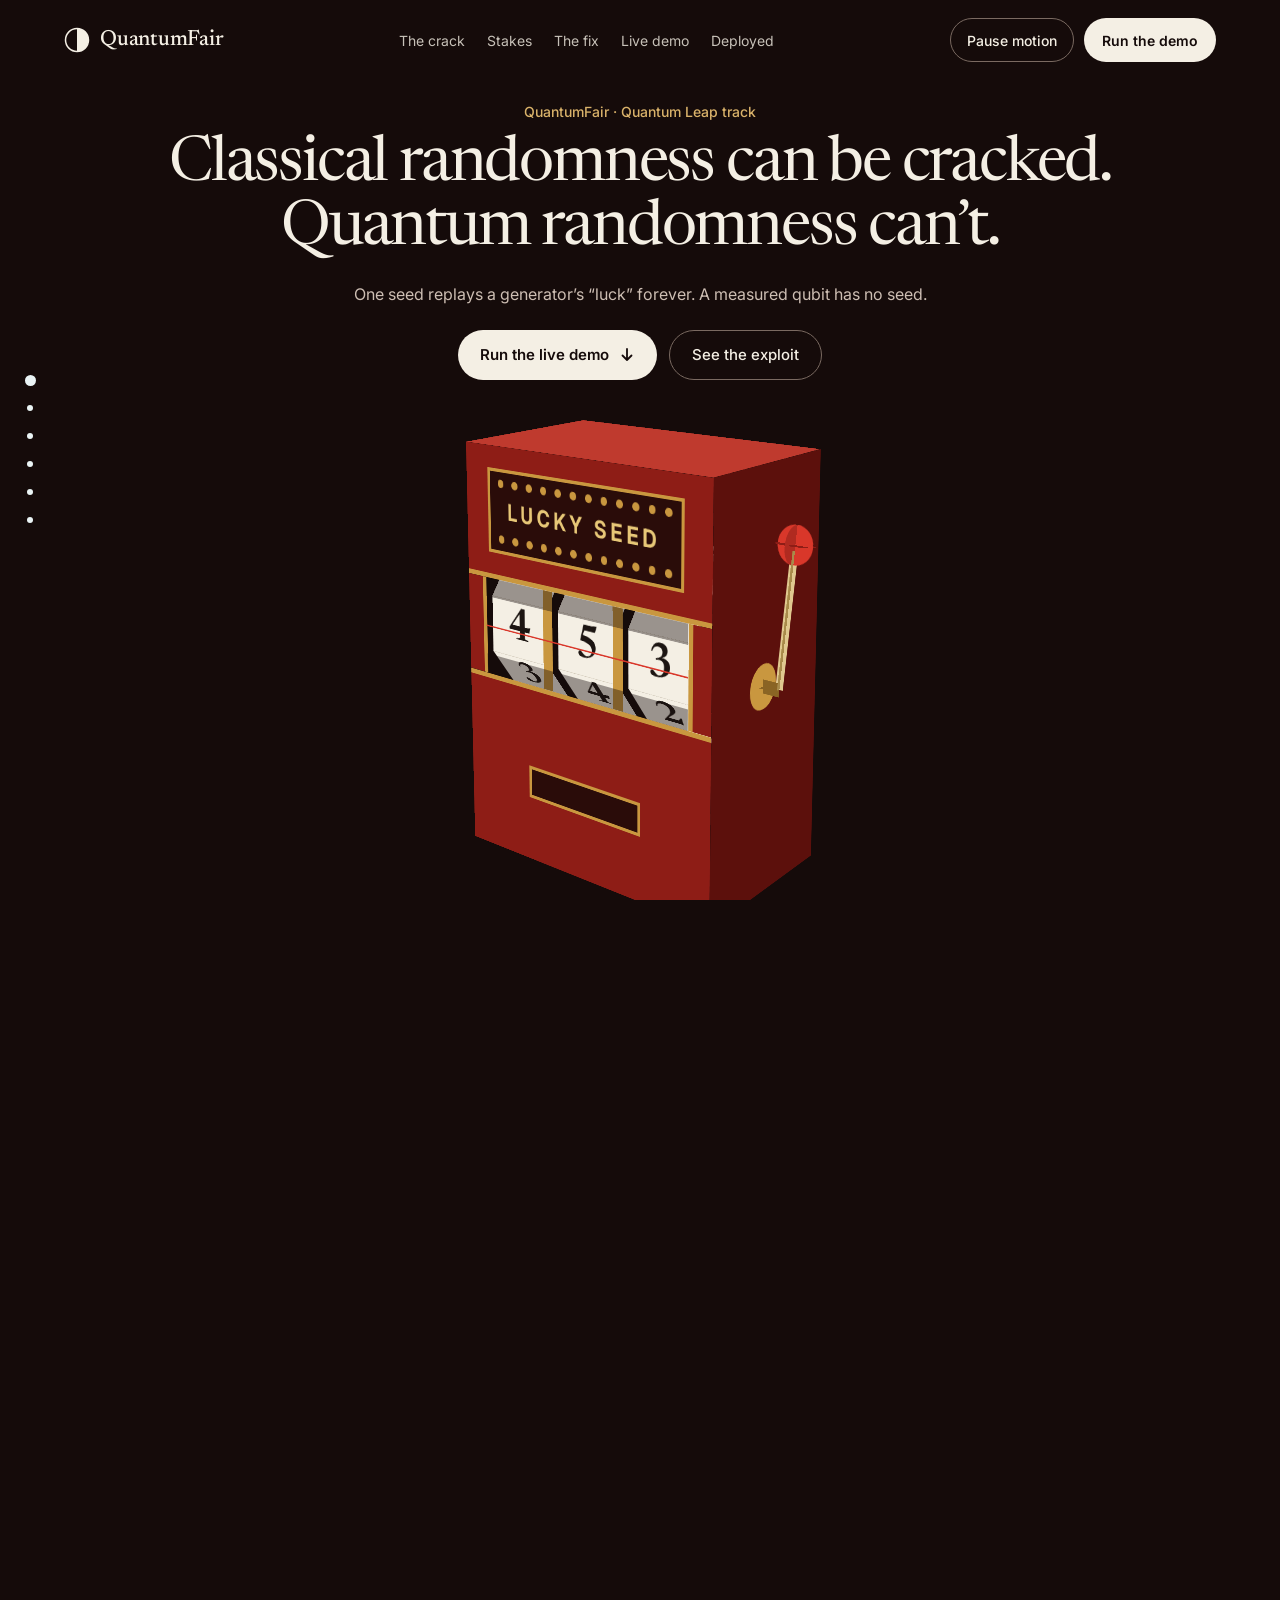
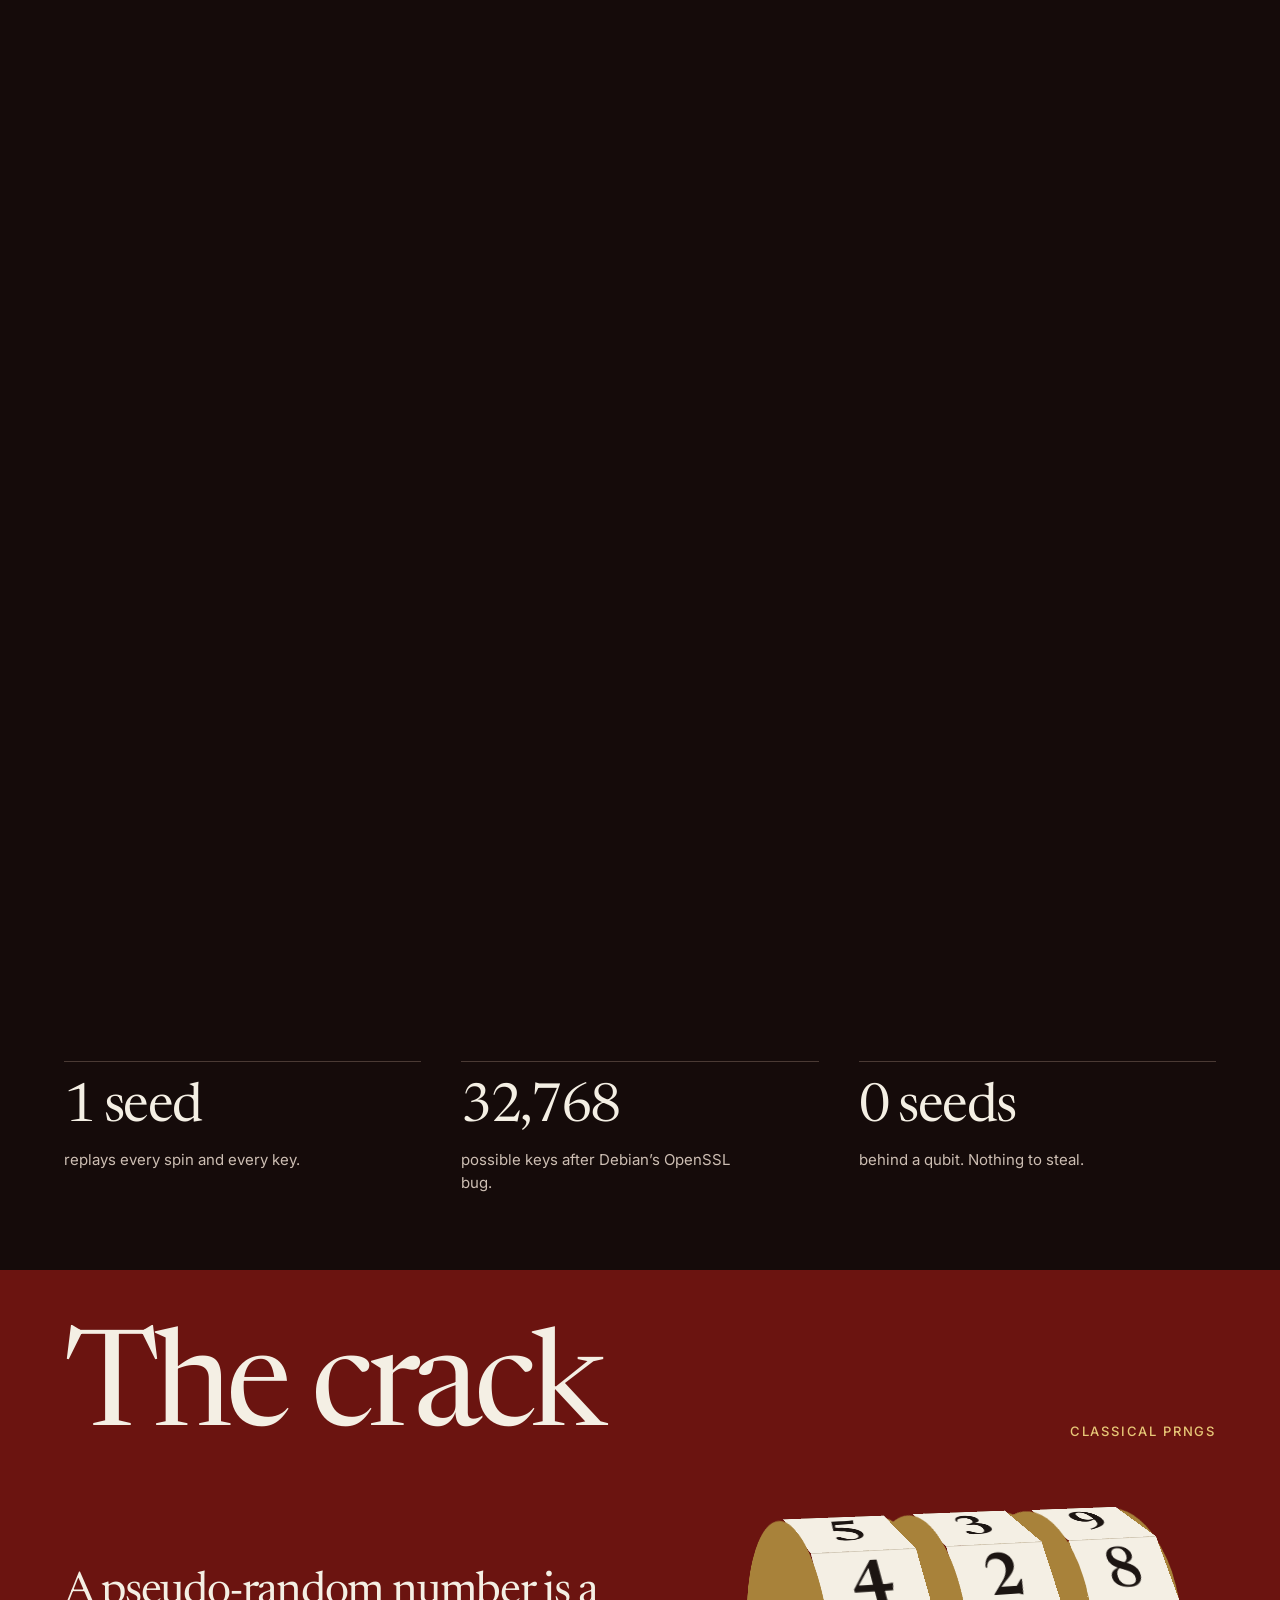
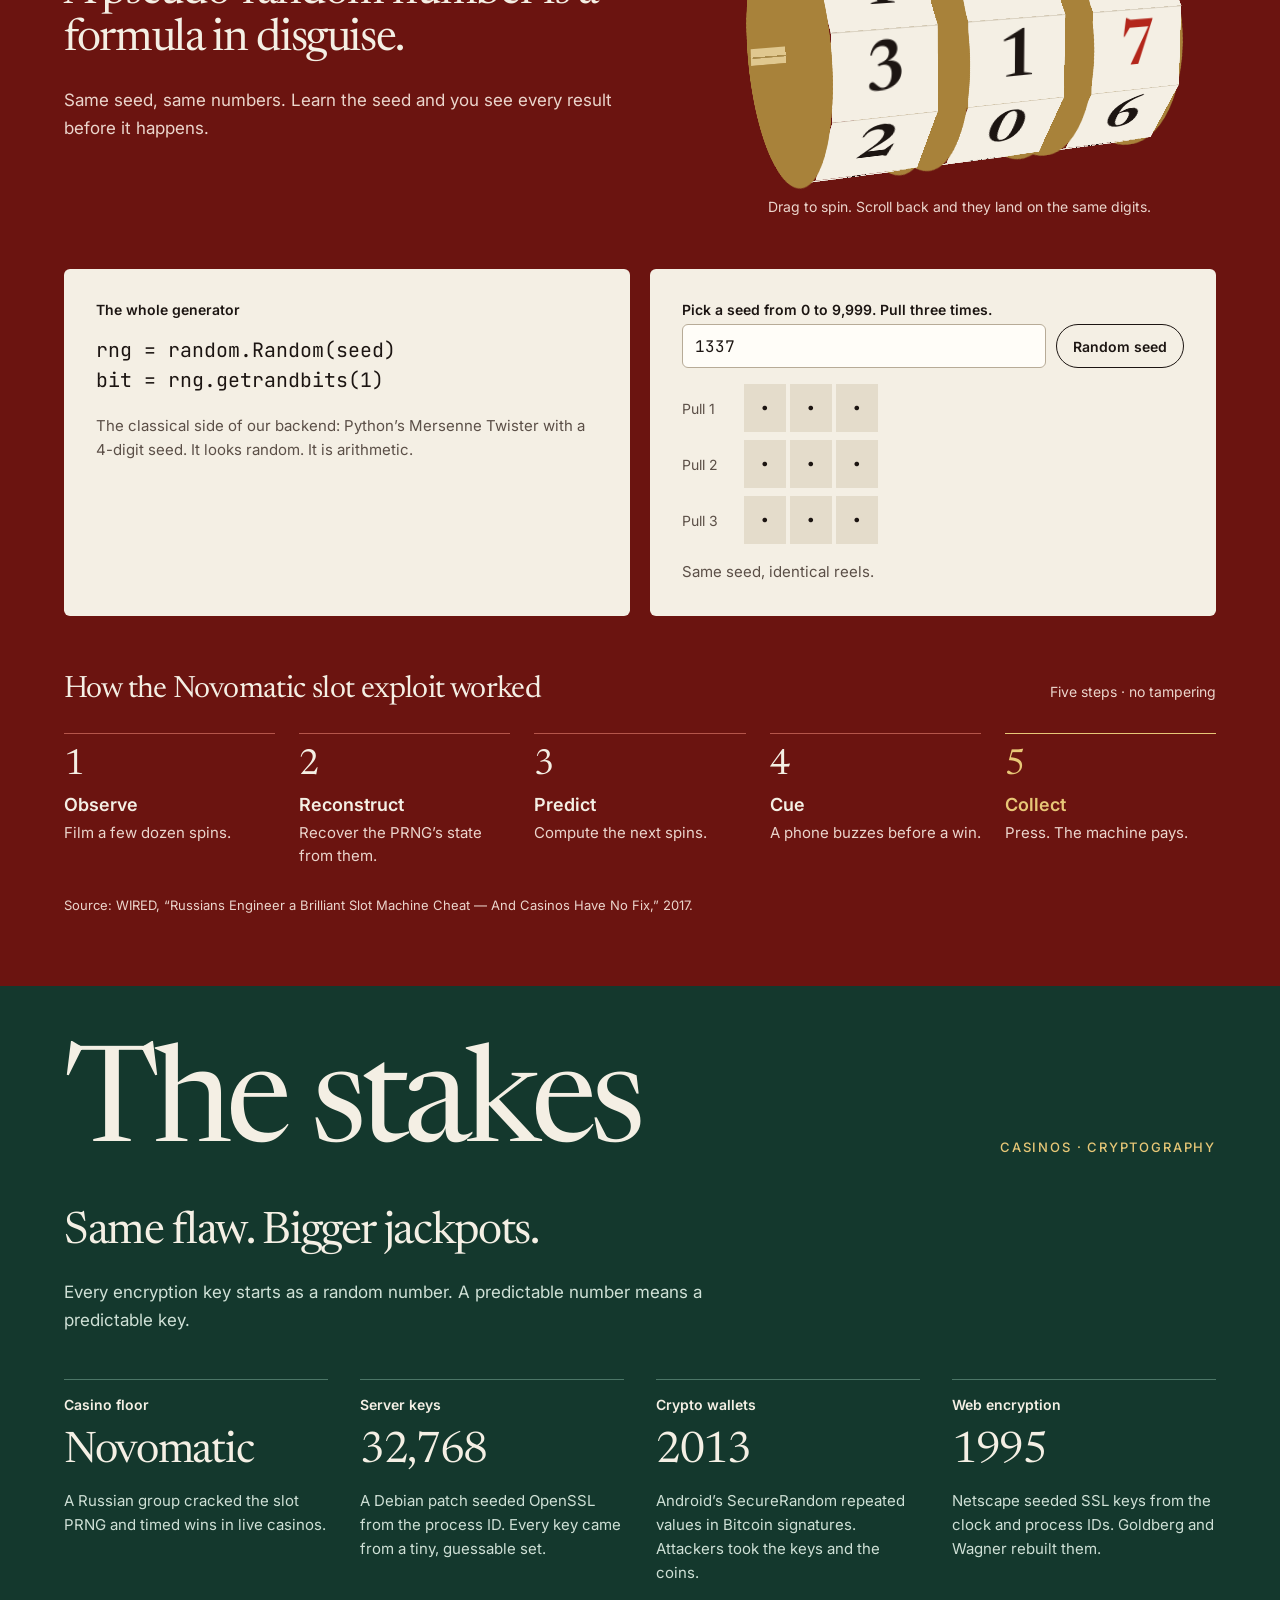
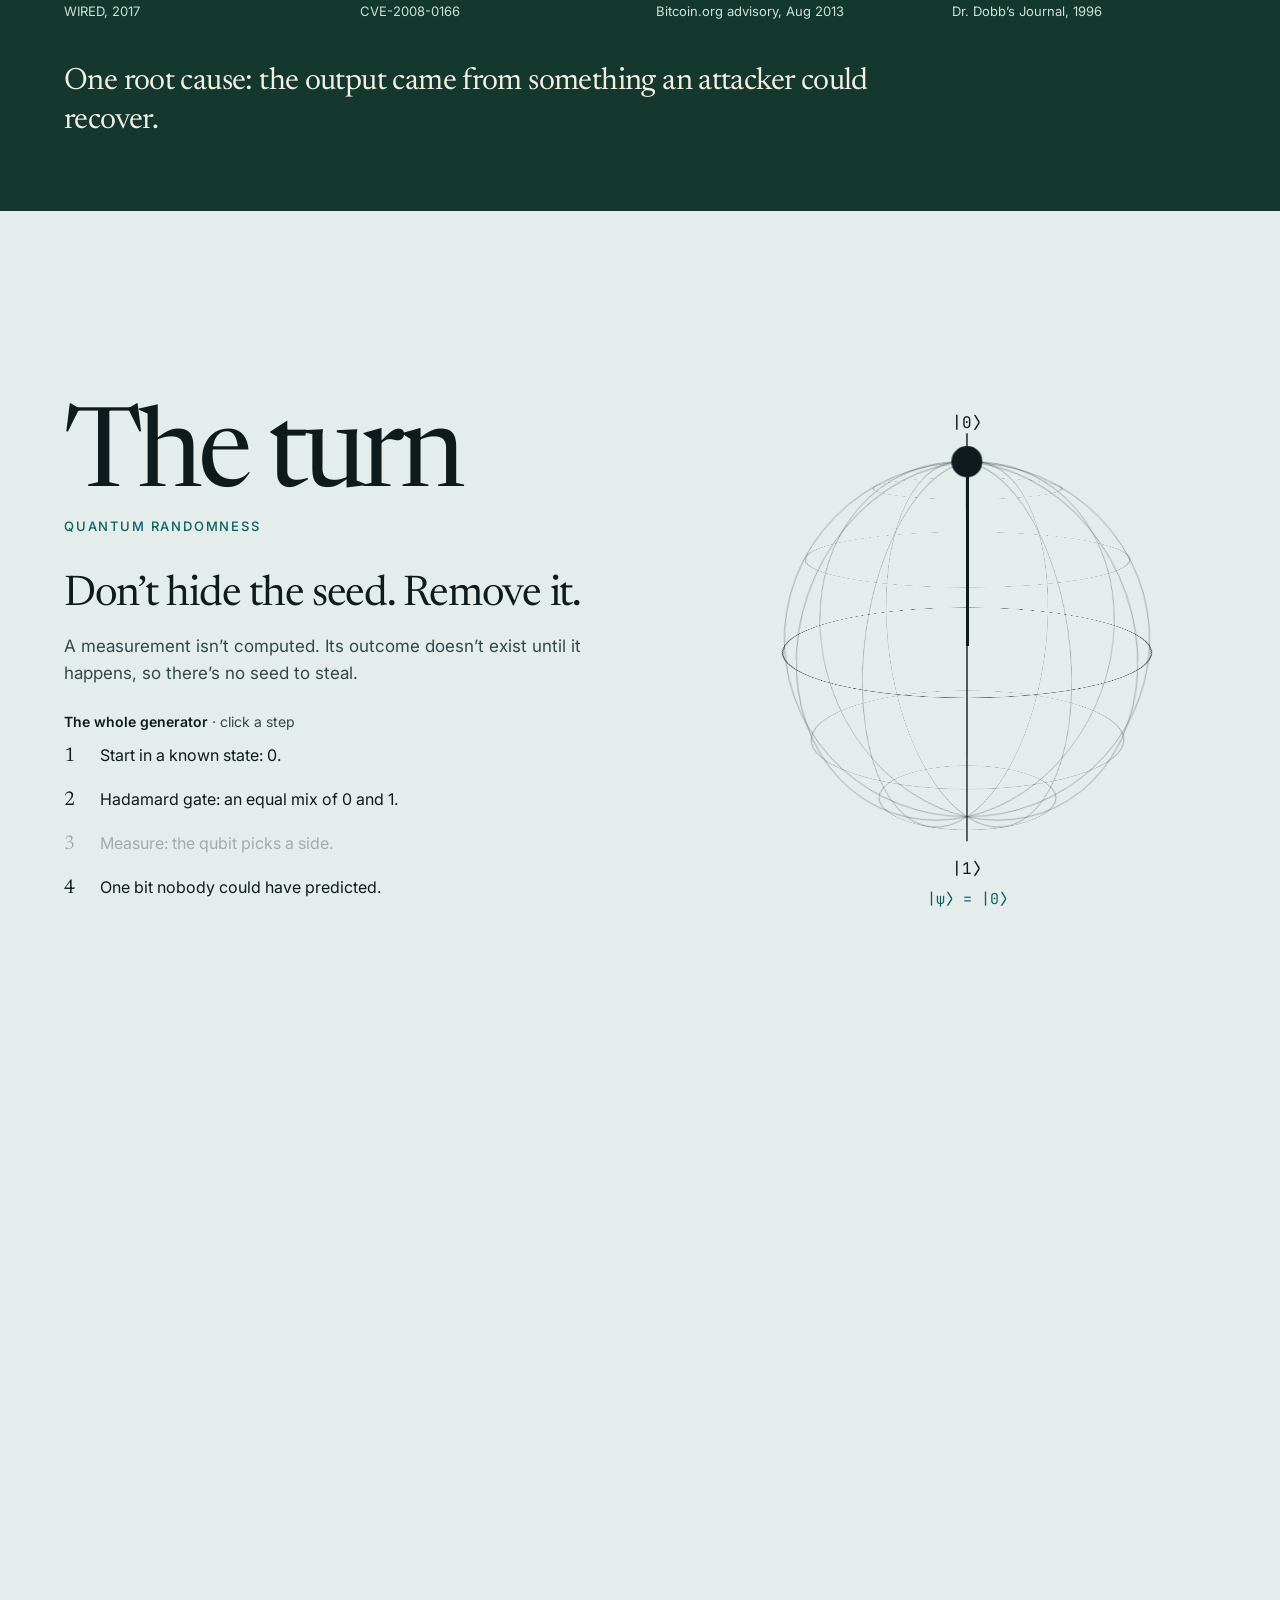
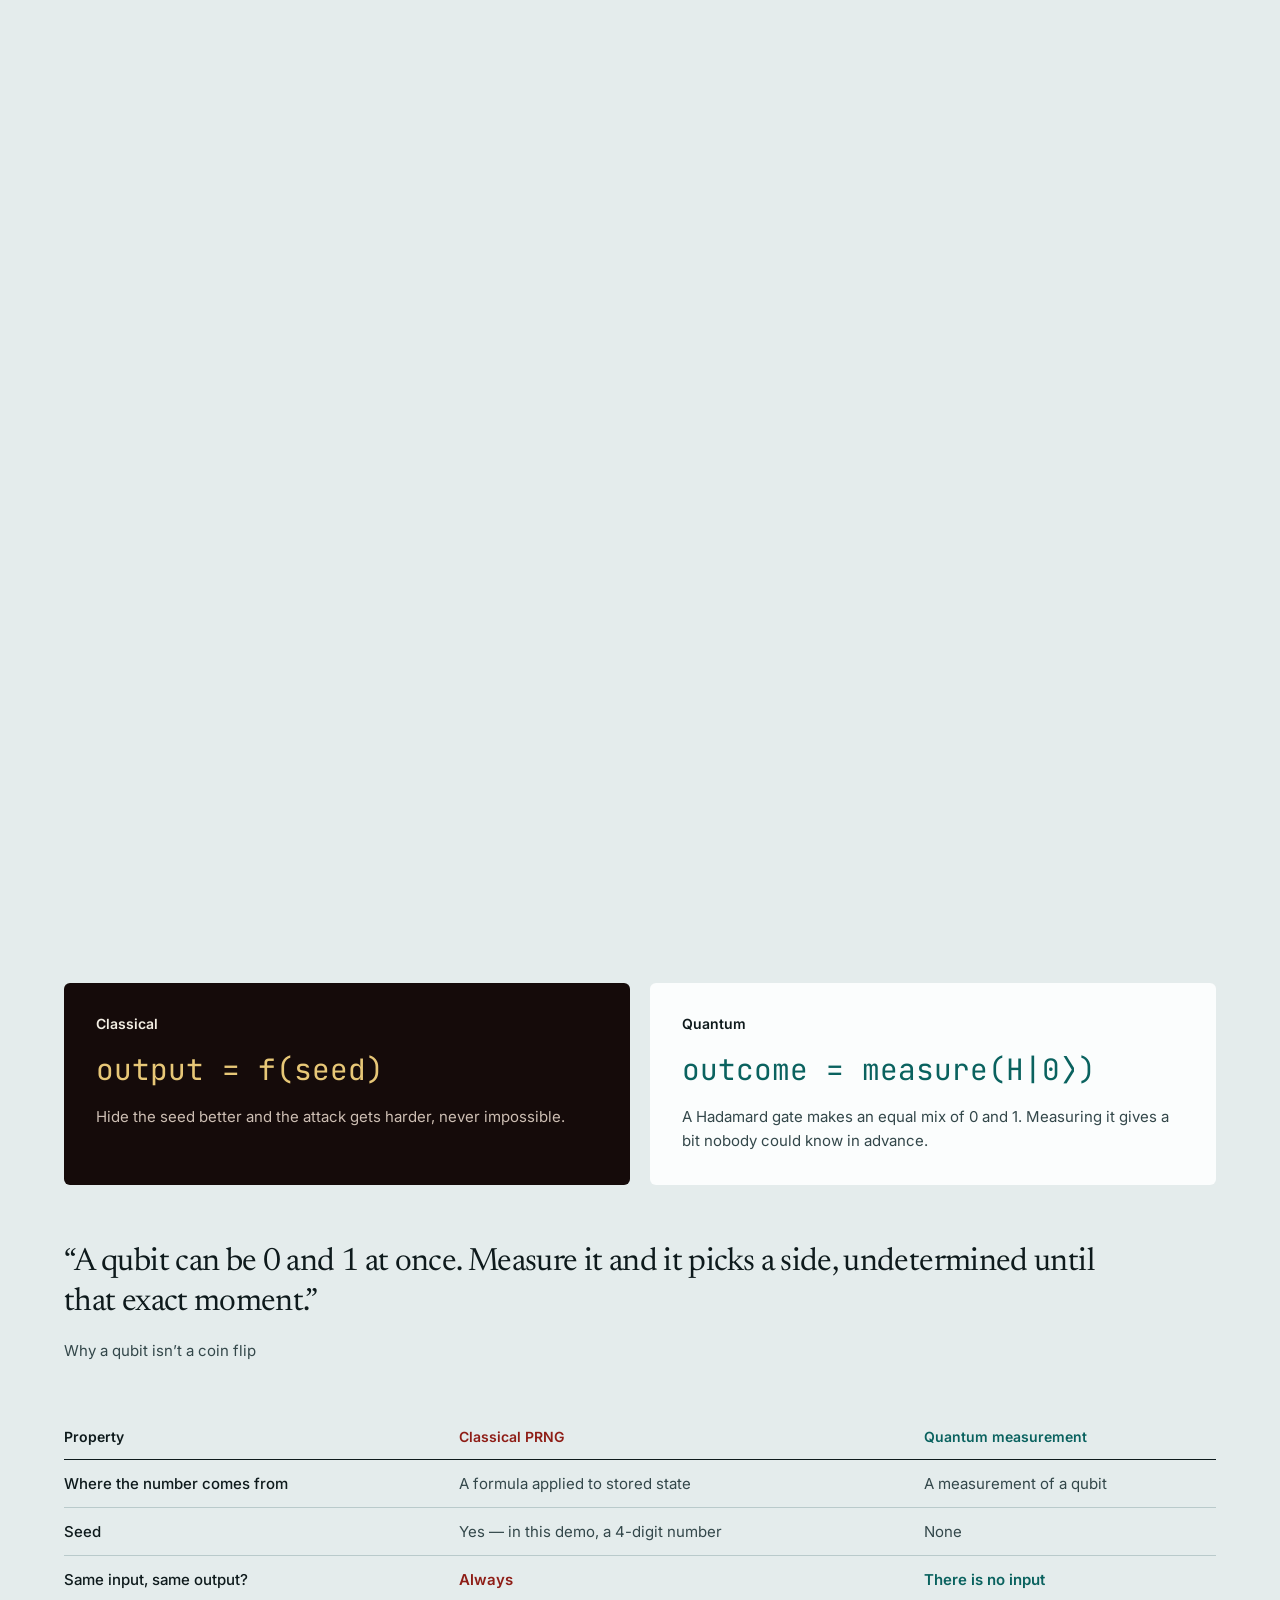
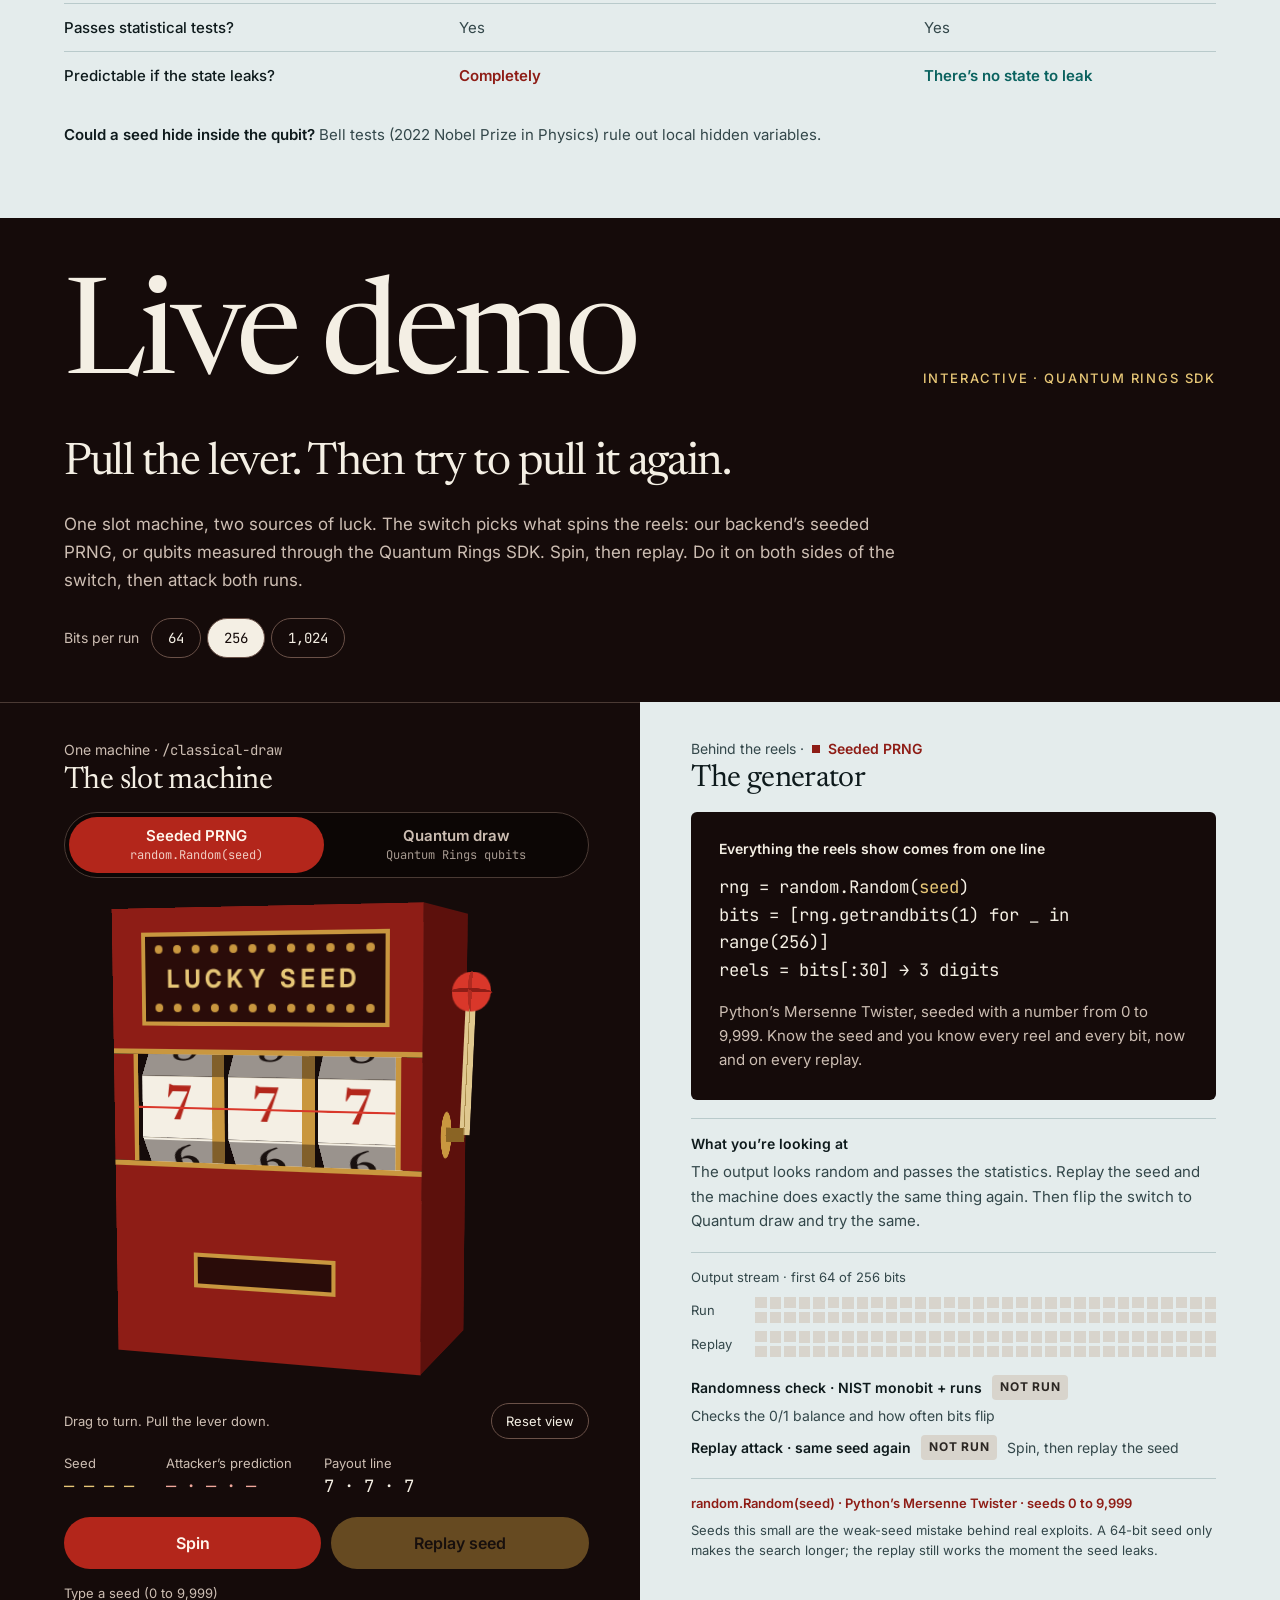
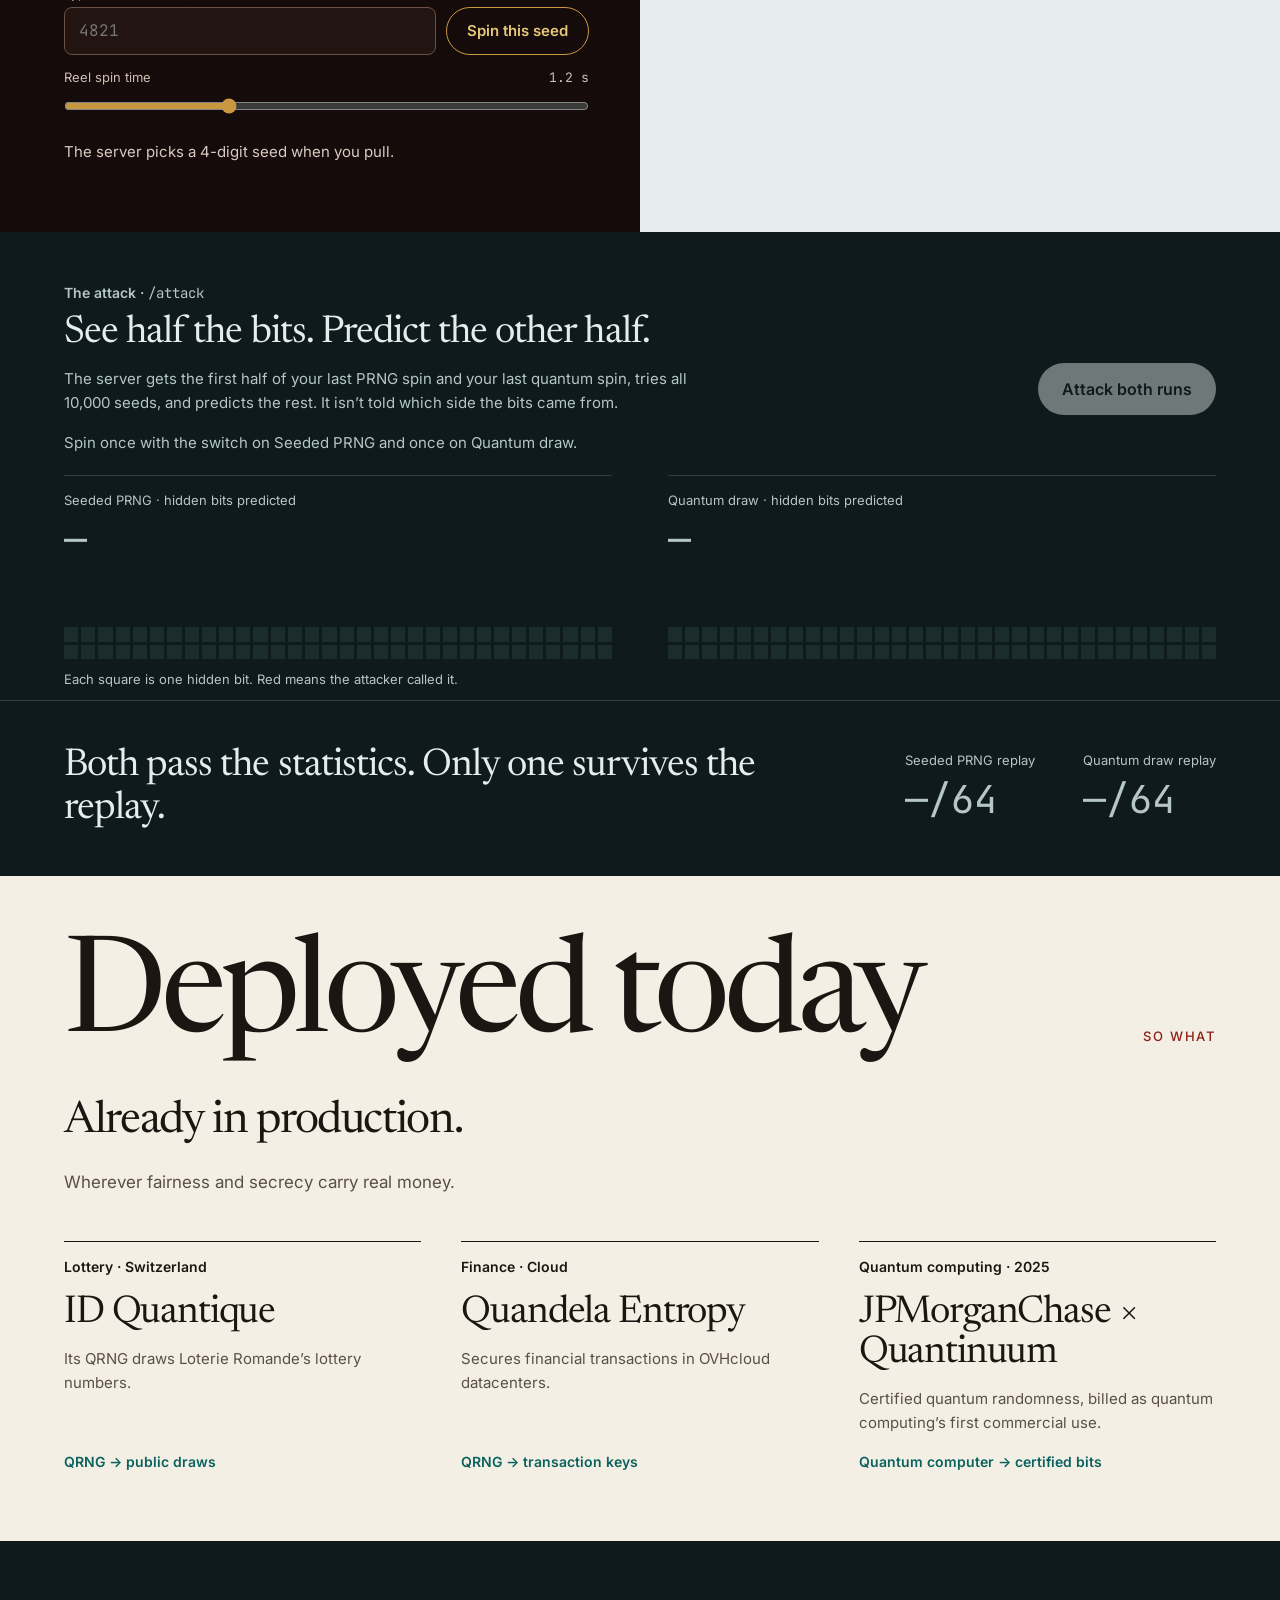
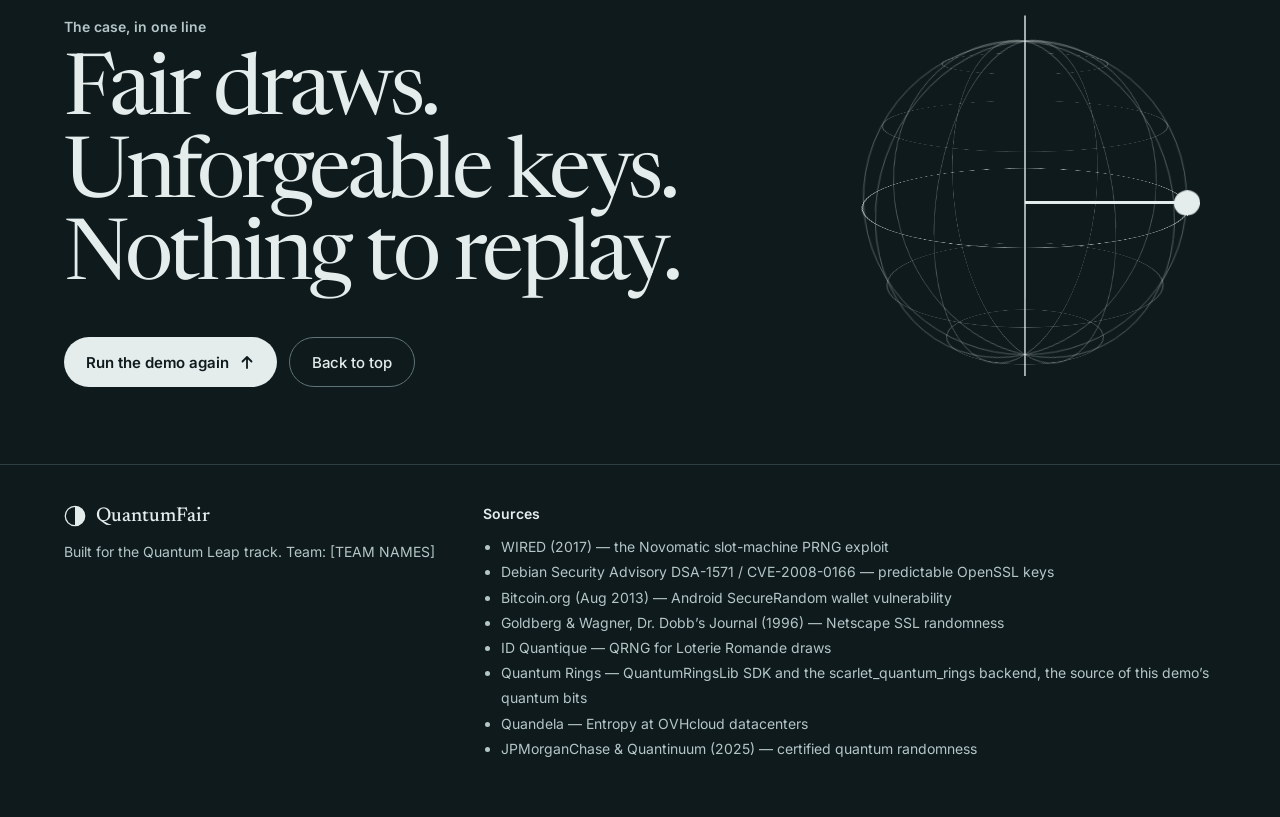
==== frontend/index.html @ 93ca81b2 "Add QuantumFair demo and deployment assets" ====
<!doctype html>
<html lang="en">
<head>
<meta charset="utf-8">
<meta name="viewport" content="width=device-width, initial-scale=1">
<title>QuantumFair — classical vs quantum randomness</title>
<link rel="preconnect" href="https://fonts.googleapis.com">
<link rel="preconnect" href="https://fonts.gstatic.com" crossorigin>
<link rel="stylesheet" href="https://fonts.googleapis.com/css2?family=Inter:wght@400;500;600;700&amp;family=JetBrains+Mono:wght@400;500&amp;family=Newsreader:opsz,wght@6..72,400..600&amp;display=swap">
<link rel="stylesheet" href="assets/styles.css">
</head>
<body>
<div style="background:#150B0A; color:#F4EFE4; font-family:'Inter',system-ui,sans-serif; overflow-x:clip">

<nav class="rail" aria-label="Chapters">
  <a href="#top" aria-label="Opening" title="Opening"><i></i></a>
  <a href="#crack" aria-label="The crack" title="The crack"><i></i></a>
  <a href="#stakes" aria-label="The stakes" title="The stakes"><i></i></a>
  <a href="#fix" aria-label="The turn" title="The turn"><i></i></a>
  <a href="#demo" aria-label="Live demo" title="Live demo"><i></i></a>
  <a href="#deployed" aria-label="Deployed today" title="Deployed today"><i></i></a>
</nav>

<!-- ============ Opening ============ -->
<section id="top" class="t-open">
<div class="pin-view" style="background:#150B0A">
  <header style="position:relative; z-index:3">
    <div style="max-width:1296px; margin:0 auto; padding:18px clamp(20px,5vw,72px); display:flex; flex-wrap:wrap; align-items:center; justify-content:space-between; gap:10px 24px">
      <a href="#top" style="display:flex; align-items:center; gap:10px; text-decoration:none">
        <svg width="26" height="26" viewBox="0 0 26 26" aria-hidden="true"><circle cx="13" cy="13" r="11.5" fill="none" stroke="currentColor" stroke-width="1.5"></circle><path d="M13 1.5a11.5 11.5 0 0 1 0 23z" fill="currentColor"></path></svg>
        <span style="font-family:'Newsreader',Georgia,serif; font-weight:500; font-size:22px; letter-spacing:-0.01em">QuantumFair</span>
      </a>
      <nav aria-label="Sections" style="display:flex; flex-wrap:wrap; gap:4px 22px; font-size:14px">
        <a href="#crack" class="nl">The crack</a>
        <a href="#stakes" class="nl">Stakes</a>
        <a href="#fix" class="nl">The fix</a>
        <a href="#demo" class="nl">Live demo</a>
        <a href="#deployed" class="nl">Deployed</a>
      </nav>
      <div style="display:flex; align-items:center; gap:10px">
        <button type="button" id="btn-motion" class="btn" style="min-height:44px; padding:0 16px; border-radius:999px; border:1px solid #7A6A61; background:transparent; color:#F4EFE4; font-family:'Inter',system-ui,sans-serif; font-weight:500; font-size:14px; cursor:pointer">Pause motion</button>
        <a href="#demo" class="btn" style="display:inline-flex; align-items:center; min-height:44px; padding:0 18px; border-radius:999px; background:#F4EFE4; color:#150B0A; font-weight:600; font-size:14px; text-decoration:none">Run the demo</a>
      </div>
    </div>
  </header>
  <div id="o-text" class="o-text" style="position:relative; z-index:2; max-width:1240px; margin:0 auto; padding:clamp(10px,1.8vw,26px) 20px 0; text-align:center">
    <p style="margin:0; font-size:14px; font-weight:500; color:#D9B26A">QuantumFair · Quantum Leap track</p>
    <h1 style="margin:14px 0 0; font-family:'Newsreader',Georgia,serif; font-weight:400; font-size:clamp(36px,4.9vw,72px); line-height:1.02; letter-spacing:-0.035em"><span style="display:block">Classical randomness can be cracked.</span><span style="display:block">Quantum randomness can’t.</span></h1>
    <p style="margin:20px auto 0; max-width:660px; font-size:clamp(15px,1.25vw,17px); line-height:1.6; color:#CDBEB3">One seed replays a generator’s “luck” forever. A measured qubit has no seed.</p>
    <div style="margin-top:22px; display:flex; flex-wrap:wrap; justify-content:center; gap:12px">
      <a href="#demo" class="btn" style="display:inline-flex; align-items:center; gap:10px; min-height:48px; padding:0 22px; border-radius:999px; background:#F4EFE4; color:#150B0A; font-weight:600; font-size:15px; text-decoration:none">Run the live demo
        <svg width="16" height="16" viewBox="0 0 16 16" aria-hidden="true"><path d="M8 2v11M3.5 8.5 8 13l4.5-4.5" fill="none" stroke="currentColor" stroke-width="1.8" stroke-linecap="round" stroke-linejoin="round"></path></svg>
      </a>
      <a href="#crack" class="btn" style="display:inline-flex; align-items:center; min-height:48px; padding:0 22px; border-radius:999px; border:1px solid #7A6A61; font-weight:500; font-size:15px; text-decoration:none">See the exploit</a>
    </div>
  </div>
  <div class="o-stage" aria-hidden="true">
    <div id="o-move" class="o-move">
      <div class="o-rot">
        <div class="m">
          <div class="m-face m-back"></div>
          <div class="m-face m-left"></div>
          <div class="m-face m-right"></div>
          <div class="m-face m-top"></div>
          <div class="reel r0 hr0" data-faces></div>
          <div class="reel r1 hr1" data-faces></div>
          <div class="reel r2 hr2" data-faces></div>
          <div class="m-front">
            <div class="mf mf-top"></div>
            <div class="mq">
              <div class="bulbs chase-slow" data-bulbs="slow"></div>
              <p class="mq-t">LUCKY SEED</p>
              <div class="bulbs chase-slow" data-bulbs="slow"></div>
            </div>
            <div class="mf mf-pl"></div>
            <div class="mf mf-pr"></div>
            <div class="mf mf-d1"></div>
            <div class="mf mf-d2"></div>
            <div class="mf mf-sh mf-sh1"></div>
            <div class="mf mf-sh mf-sh2"></div>
            <div class="mf mf-line"></div>
            <div class="mf mf-bot"></div>
            <div class="mf mf-tray"></div>
          </div>
          <div class="lv">
            <div class="lv-hub"></div>
            <div class="lv-ax"></div>
            <div class="lv-ax b"></div>
            <div class="lv-arm">
              <div class="lv-rod"></div>
              <div class="lv-rod b"></div>
              <div class="lv-knob"></div>
              <div class="lv-knob b"></div>
              <div class="lv-knob c"></div>
            </div>
          </div>
        </div>
      </div>
    </div>
  </div>
</div>
</section>

<section style="background:#150B0A">
  <div class="sec" style="max-width:1296px; margin:0 auto; padding:clamp(36px,4vw,56px) clamp(20px,5vw,72px) clamp(48px,5vw,72px); display:flex; flex-wrap:wrap; gap:0 40px">
    <div data-rv="1" style="flex:1 1 240px; border-top:1px solid #4A3A34; padding:20px 0 12px">
      <p style="margin:0; font-family:'Newsreader',Georgia,serif; font-weight:400; font-size:clamp(40px,4.2vw,60px); letter-spacing:-0.03em; line-height:1">1 seed</p>
      <p style="margin:12px 0 0; font-size:15px; line-height:1.55; color:#CDBEB3; max-width:30ch">replays every spin and every key.</p>
    </div>
    <div data-rv="1" class="d1" style="flex:1 1 240px; border-top:1px solid #4A3A34; padding:20px 0 12px">
      <p style="margin:0; font-family:'Newsreader',Georgia,serif; font-weight:400; font-size:clamp(40px,4.2vw,60px); letter-spacing:-0.03em; line-height:1">32,768</p>
      <p style="margin:12px 0 0; font-size:15px; line-height:1.55; color:#CDBEB3; max-width:30ch">possible keys after Debian’s OpenSSL bug.</p>
    </div>
    <div data-rv="1" class="d2" style="flex:1 1 240px; border-top:1px solid #4A3A34; padding:20px 0 12px">
      <p style="margin:0; font-family:'Newsreader',Georgia,serif; font-weight:400; font-size:clamp(40px,4.2vw,60px); letter-spacing:-0.03em; line-height:1">0 seeds</p>
      <p style="margin:12px 0 0; font-size:15px; line-height:1.55; color:#CDBEB3; max-width:30ch">behind a qubit. Nothing to steal.</p>
    </div>
  </div>
</section>

<!-- ============ The crack (the problem) ============ -->
<section id="crack" style="background:#6B1410; color:#F4EFE4">
  <div class="sec" style="max-width:1296px; margin:0 auto; padding:clamp(40px,5vw,64px) clamp(20px,5vw,72px) clamp(48px,5.5vw,72px)">
    <div style="display:flex; flex-wrap:wrap; align-items:flex-end; justify-content:space-between; gap:8px 24px">
      <p style="margin:0; font-family:'Newsreader',Georgia,serif; font-weight:400; font-size:clamp(56px,10.4vw,156px); line-height:.9; letter-spacing:-0.045em">The crack</p>
      <p style="margin:0 0 1.2em; font-size:13px; font-weight:500; letter-spacing:.14em; text-transform:uppercase; color:#E7C777">Classical PRNGs</p>
    </div>
    <div id="crack-scene" style="margin-top:clamp(24px,3vw,40px); display:flex; flex-wrap:wrap; align-items:center; gap:40px 64px">
      <div style="flex:1 1 420px; min-width:0">
        <h2 style="margin:0; max-width:14em; font-family:'Newsreader',Georgia,serif; font-weight:400; font-size:clamp(30px,3.5vw,52px); line-height:1.06; letter-spacing:-0.03em">A pseudo-random number is a formula in disguise.</h2>
        <p style="margin:22px 0 0; max-width:580px; font-size:17px; line-height:1.65; color:#EBD5CC">Same seed, same numbers. Learn the seed and you see every result before it happens.</p>
      </div>
      <div style="flex:1 1 360px; min-width:0">
        <div aria-hidden="true" id="c-wrap" class="c-wrap" style="height:22em; perspective:1300px; font-size:clamp(7px,1.05vw,15px); display:flex; align-items:center; justify-content:center">
          <div class="c-rot">
            <div class="axle"></div>
            <div class="axle b"></div>
            <div class="reel r0 c0" data-faces><div class="cap l"></div><div class="cap r"></div></div>
            <div class="reel r1 c1" data-faces><div class="cap l"></div><div class="cap r"></div></div>
            <div class="reel r2 c2" data-faces><div class="cap l"></div><div class="cap r"></div></div>
          </div>
        </div>
        <p style="margin:8px auto 0; max-width:440px; text-align:center; font-size:14px; line-height:1.55; color:#EBD5CC">Drag to spin.<span class="scroll-inline"> Scroll back and they land on the same digits.</span></p>
      </div>
    </div>

    <div style="margin-top:clamp(32px,4vw,52px); display:flex; flex-wrap:wrap; gap:20px">
      <div data-rv="1" style="flex:1 1 380px; min-width:0; border-radius:6px; padding:clamp(20px,2.6vw,32px); background:#F4EFE4; color:#1C1512">
        <p style="margin:0; font-size:14px; font-weight:600">The whole generator</p>
        <p style="margin:18px 0 0; font-family:'JetBrains Mono',ui-monospace,monospace; font-size:clamp(15px,1.55vw,21px); line-height:1.5">rng = random.Random(seed)<br>bit = rng.getrandbits(1)</p>
        <p style="margin:18px 0 0; font-size:15px; line-height:1.6; color:#5B4F47">The classical side of our backend: Python’s Mersenne Twister with a 4-digit seed. It looks random. It is arithmetic.</p>
      </div>
      <div data-rv="1" class="d1" style="flex:1 1 380px; min-width:0; border-radius:6px; padding:clamp(20px,2.6vw,32px); background:#F4EFE4; color:#1C1512">
        <div style="display:flex; flex-wrap:wrap; align-items:flex-end; gap:8px 10px">
          <div style="flex:1 1 180px; min-width:0">
            <label for="crack-seed" style="display:block; font-size:14px; font-weight:600">Pick a seed from 0 to 9,999. Pull three times.</label>
            <input id="crack-seed" type="text" inputmode="numeric" autocomplete="off" spellcheck="false" value="1337" style="margin-top:6px; width:100%; box-sizing:border-box; min-height:44px; padding:0 12px; border:1px solid #B7AB97; border-radius:6px; background:#FFFDF8; color:#1C1512; font-family:'JetBrains Mono',ui-monospace,monospace; font-size:16px">
          </div>
          <button type="button" id="crack-random" class="btn" style="min-height:44px; padding:0 16px; border-radius:999px; border:1px solid #1C1512; background:transparent; color:#1C1512; font-family:'Inter',system-ui,sans-serif; font-weight:600; font-size:14px; cursor:pointer">Random seed</button>
        </div>
        <div id="crack-runs" style="margin-top:16px; display:flex; flex-direction:column; gap:8px"></div>
        <p id="crack-note" role="status" style="margin:16px 0 0; font-size:15px; line-height:1.6; color:#5B4F47">Same seed, identical reels.</p>
      </div>
    </div>

    <div style="margin-top:clamp(40px,4.5vw,60px)">
      <div style="display:flex; flex-wrap:wrap; justify-content:space-between; align-items:baseline; gap:8px 16px">
        <h3 style="margin:0; font-family:'Newsreader',Georgia,serif; font-weight:400; font-size:clamp(24px,2.4vw,34px); letter-spacing:-0.02em">How the Novomatic slot exploit worked</h3>
        <span style="font-size:14px; color:#EBD5CC">Five steps · no tampering</span>
      </div>
      <ol style="margin:28px 0 0; padding:0; list-style:none; display:flex; flex-wrap:wrap; gap:16px 24px">
        <li data-rv="1" style="flex:1 1 180px; min-width:0; border-top:1px solid #B5564B; padding-top:14px">
          <span style="font-family:'Newsreader',Georgia,serif; font-size:36px; line-height:1">1</span>
          <p style="margin:10px 0 0; font-weight:600; font-size:18px">Observe</p>
          <p style="margin:6px 0 0; font-size:15px; line-height:1.55; color:#EBD5CC">Film a few dozen spins.</p>
        </li>
        <li data-rv="1" class="d1" style="flex:1 1 180px; min-width:0; border-top:1px solid #B5564B; padding-top:14px">
          <span style="font-family:'Newsreader',Georgia,serif; font-size:36px; line-height:1">2</span>
          <p style="margin:10px 0 0; font-weight:600; font-size:18px">Reconstruct</p>
          <p style="margin:6px 0 0; font-size:15px; line-height:1.55; color:#EBD5CC">Recover the PRNG’s state from them.</p>
        </li>
        <li data-rv="1" class="d2" style="flex:1 1 180px; min-width:0; border-top:1px solid #B5564B; padding-top:14px">
          <span style="font-family:'Newsreader',Georgia,serif; font-size:36px; line-height:1">3</span>
          <p style="margin:10px 0 0; font-weight:600; font-size:18px">Predict</p>
          <p style="margin:6px 0 0; font-size:15px; line-height:1.55; color:#EBD5CC">Compute the next spins.</p>
        </li>
        <li data-rv="1" class="d3" style="flex:1 1 180px; min-width:0; border-top:1px solid #B5564B; padding-top:14px">
          <span style="font-family:'Newsreader',Georgia,serif; font-size:36px; line-height:1">4</span>
          <p style="margin:10px 0 0; font-weight:600; font-size:18px">Cue</p>
          <p style="margin:6px 0 0; font-size:15px; line-height:1.55; color:#EBD5CC">A phone buzzes before a win.</p>
        </li>
        <li data-rv="1" class="d4" style="flex:1 1 180px; min-width:0; border-top:1px solid #E7C777; padding-top:14px; color:#E7C777">
          <span style="font-family:'Newsreader',Georgia,serif; font-size:36px; line-height:1">5</span>
          <p style="margin:10px 0 0; font-weight:600; font-size:18px">Collect</p>
          <p style="margin:6px 0 0; font-size:15px; line-height:1.55; color:#EBD5CC">Press. The machine pays.</p>
        </li>
      </ol>
      <p style="margin:28px 0 0; font-size:13px; line-height:1.6; color:#EBD5CC">Source: WIRED, “Russians Engineer a Brilliant Slot Machine Cheat — And Casinos Have No Fix,” 2017.</p>
    </div>
  </div>
</section>

<!-- ============ The stakes ============ -->
<section id="stakes" style="background:#14382D; color:#F4EFE4">
  <div class="sec" style="max-width:1296px; margin:0 auto; padding:clamp(40px,5vw,64px) clamp(20px,5vw,72px) clamp(48px,5.5vw,72px)">
    <div style="display:flex; flex-wrap:wrap; align-items:flex-end; justify-content:space-between; gap:8px 24px">
      <p style="margin:0; font-family:'Newsreader',Georgia,serif; font-weight:400; font-size:clamp(56px,10.4vw,156px); line-height:.9; letter-spacing:-0.045em">The stakes</p>
      <p style="margin:0 0 1.2em; font-size:13px; font-weight:500; letter-spacing:.14em; text-transform:uppercase; color:#E7C777">Casinos · cryptography</p>
    </div>
    <h2 style="margin:clamp(24px,3vw,40px) 0 0; max-width:14em; font-family:'Newsreader',Georgia,serif; font-weight:400; font-size:clamp(30px,3.5vw,52px); line-height:1.06; letter-spacing:-0.03em">Same flaw. Bigger jackpots.</h2>
    <p style="margin:22px 0 0; max-width:640px; font-size:17px; line-height:1.65; color:#CFE0D6">Every encryption key starts as a random number. A predictable number means a predictable key.</p>

    <div style="margin-top:clamp(32px,3.5vw,48px); display:flex; flex-wrap:wrap; gap:24px 32px">
      <article data-rv="1" style="flex:1 1 240px; min-width:0; display:flex; flex-direction:column; border-top:1px solid #4C7667; padding-top:16px">
        <p style="margin:0; font-size:14px; font-weight:600">Casino floor</p>
        <p style="margin:18px 0 0; font-family:'Newsreader',Georgia,serif; font-weight:400; font-size:clamp(34px,3.4vw,48px); letter-spacing:-0.03em; line-height:1">Novomatic</p>
        <p style="margin:14px 0 0; font-size:15px; line-height:1.6; color:#CFE0D6; flex:1 1 auto">A Russian group cracked the slot PRNG and timed wins in live casinos.</p>
        <p style="margin:18px 0 0; font-size:13px; color:#CFE0D6">WIRED, 2017</p>
      </article>
      <article data-rv="1" class="d1" style="flex:1 1 240px; min-width:0; display:flex; flex-direction:column; border-top:1px solid #4C7667; padding-top:16px">
        <p style="margin:0; font-size:14px; font-weight:600">Server keys</p>
        <p style="margin:18px 0 0; font-family:'Newsreader',Georgia,serif; font-weight:400; font-size:clamp(34px,3.4vw,48px); letter-spacing:-0.03em; line-height:1">32,768</p>
        <p style="margin:14px 0 0; font-size:15px; line-height:1.6; color:#CFE0D6; flex:1 1 auto">A Debian patch seeded OpenSSL from the process ID. Every key came from a tiny, guessable set.</p>
        <p style="margin:18px 0 0; font-size:13px; color:#CFE0D6">CVE-2008-0166</p>
      </article>
      <article data-rv="1" class="d2" style="flex:1 1 240px; min-width:0; display:flex; flex-direction:column; border-top:1px solid #4C7667; padding-top:16px">
        <p style="margin:0; font-size:14px; font-weight:600">Crypto wallets</p>
        <p style="margin:18px 0 0; font-family:'Newsreader',Georgia,serif; font-weight:400; font-size:clamp(34px,3.4vw,48px); letter-spacing:-0.03em; line-height:1">2013</p>
        <p style="margin:14px 0 0; font-size:15px; line-height:1.6; color:#CFE0D6; flex:1 1 auto">Android’s SecureRandom repeated values in Bitcoin signatures. Attackers took the keys and the coins.</p>
        <p style="margin:18px 0 0; font-size:13px; color:#CFE0D6">Bitcoin.org advisory, Aug 2013</p>
      </article>
      <article data-rv="1" class="d3" style="flex:1 1 240px; min-width:0; display:flex; flex-direction:column; border-top:1px solid #4C7667; padding-top:16px">
        <p style="margin:0; font-size:14px; font-weight:600">Web encryption</p>
        <p style="margin:18px 0 0; font-family:'Newsreader',Georgia,serif; font-weight:400; font-size:clamp(34px,3.4vw,48px); letter-spacing:-0.03em; line-height:1">1995</p>
        <p style="margin:14px 0 0; font-size:15px; line-height:1.6; color:#CFE0D6; flex:1 1 auto">Netscape seeded SSL keys from the clock and process IDs. Goldberg and Wagner rebuilt them.</p>
        <p style="margin:18px 0 0; font-size:13px; color:#CFE0D6">Dr. Dobb’s Journal, 1996</p>
      </article>
    </div>
    <p style="margin:clamp(32px,3.5vw,48px) 0 0; max-width:880px; font-family:'Newsreader',Georgia,serif; font-weight:400; font-size:clamp(22px,2.4vw,34px); line-height:1.25; letter-spacing:-0.02em">One root cause: the output came from something an attacker could recover.</p>
  </div>
</section>

<!-- ============ The turn (the solution) ============ -->
<section id="fix" class="t-turn on-light" style="background:#E4ECEC; color:#0E1A1C">
<div class="pin-view">
  <div style="flex:1 1 auto; min-width:0; max-width:1296px; margin:0 auto; padding:clamp(40px,4.5vw,64px) clamp(20px,5vw,72px); display:flex; flex-wrap:wrap; align-items:center; gap:40px 56px">
    <div style="flex:1 1 440px; min-width:0">
      <div style="display:flex; flex-wrap:wrap; align-items:flex-end; gap:8px 24px">
        <p style="margin:0; font-family:'Newsreader',Georgia,serif; font-weight:400; font-size:clamp(60px,8.6vw,132px); line-height:.9; letter-spacing:-0.045em">The turn</p>
        <p style="margin:0 0 1em; font-size:13px; font-weight:500; letter-spacing:.14em; text-transform:uppercase; color:#0A625F">Quantum randomness</p>
      </div>
      <h2 style="margin:clamp(18px,2vw,28px) 0 0; max-width:13em; font-family:'Newsreader',Georgia,serif; font-weight:400; font-size:clamp(30px,3.3vw,48px); line-height:1.06; letter-spacing:-0.03em">Don’t hide the seed. Remove it.</h2>
      <p style="margin:16px 0 0; max-width:560px; font-size:17px; line-height:1.6; color:#33474A">A measurement isn’t computed. Its outcome doesn’t exist until it happens, so there’s no seed to steal.</p>
      <p style="margin:clamp(18px,2vw,28px) 0 0; font-size:14px; font-weight:600">The whole generator<span style="font-weight:400; color:#33474A"> · click a step</span></p>
      <ol style="margin:12px 0 0; padding:0; list-style:none; display:flex; flex-direction:column; gap:8px; font-size:16px; line-height:1.45">
        <li class="beat on" data-beat="0"><button type="button" class="stepb" data-go="0"><span class="stepn">1</span><span>Start in a known state: 0.</span></button></li>
        <li class="beat on" data-beat="1"><button type="button" class="stepb" data-go="1"><span class="stepn">2</span><span>Hadamard gate: an equal mix of 0 and 1.</span></button></li>
        <li class="beat on" data-beat="2"><button type="button" class="stepb" data-go="2"><span class="stepn">3</span><span>Measure: the qubit picks a side.</span></button></li>
        <li class="beat on" data-beat="3"><button type="button" class="stepb" data-go="3"><span class="stepn">4</span><span>One bit nobody could have predicted.</span></button>
          <div id="t-bit" hidden style="margin:6px 0 0 calc(1.2em + 12px); display:flex; flex-wrap:wrap; align-items:center; gap:8px 14px">
            <span id="t-bit-text"></span>
            <button type="button" id="btn-tagain" class="btn" style="min-height:40px; padding:0 16px; border-radius:999px; border:1px solid #0A625F; background:#0A625F; color:#FFFFFF; font-family:'Inter',system-ui,sans-serif; font-weight:600; font-size:14px; cursor:pointer">Measure a fresh qubit</button>
          </div>
        </li>
      </ol>
    </div>
    <div style="flex:1 1 340px; min-width:0; display:flex; flex-direction:column; align-items:center">
      <div aria-hidden="true" style="position:relative; perspective:1200px; font-size:clamp(8px,1.3vw,19px); padding:max(3.4em,38px) 2em">
        <span style="position:absolute; left:50%; top:.4em; transform:translateX(-50%); font-family:'JetBrains Mono',ui-monospace,monospace; font-size:16px">|0⟩</span>
        <div class="q"><div class="q-spin" data-sphere><div id="t-arrow" class="q-arrow t-arr" data-arrow></div></div></div>
        <span style="position:absolute; left:50%; bottom:.4em; transform:translateX(-50%); font-family:'JetBrains Mono',ui-monospace,monospace; font-size:16px">|1⟩</span>
      </div>
      <p id="t-ket" role="status" style="margin:4px 0 0; font-family:'JetBrains Mono',ui-monospace,monospace; font-size:15px; color:#0A625F">|ψ⟩ = 0.707 |0⟩ + 0.707 |1⟩</p>
      <p id="t-src" style="margin:6px 0 0; font-size:13px; color:#33474A"></p>
    </div>
  </div>
</div>
</section>

<section class="on-light" style="background:#E4ECEC; color:#0E1A1C">
  <div class="sec" style="max-width:1296px; margin:0 auto; padding:clamp(20px,2.5vw,32px) clamp(20px,5vw,72px) clamp(48px,5.5vw,72px)">
    <div style="display:flex; flex-wrap:wrap; gap:20px">
      <div data-rv="1" style="flex:1 1 380px; min-width:0; border-radius:6px; padding:clamp(20px,2.6vw,32px); background:#150B0A; color:#F4EFE4">
        <p style="margin:0; font-size:14px; font-weight:600">Classical</p>
        <p style="margin:18px 0 0; font-family:'JetBrains Mono',ui-monospace,monospace; font-size:clamp(21px,2.3vw,31px); color:#E7C777">output = f(seed)</p>
        <p style="margin:16px 0 0; font-size:15px; line-height:1.6; color:#CDBEB3">Hide the seed better and the attack gets harder, never impossible.</p>
      </div>
      <div data-rv="1" class="d1" style="flex:1 1 380px; min-width:0; border-radius:6px; padding:clamp(20px,2.6vw,32px); background:#FBFDFD; color:#0E1A1C">
        <p style="margin:0; font-size:14px; font-weight:600">Quantum</p>
        <p style="margin:18px 0 0; font-family:'JetBrains Mono',ui-monospace,monospace; font-size:clamp(21px,2.3vw,31px); color:#0A625F">outcome = measure(H|0⟩)</p>
        <p style="margin:16px 0 0; font-size:15px; line-height:1.6; color:#33474A">A Hadamard gate makes an equal mix of 0 and 1. Measuring it gives a bit nobody could know in advance.</p>
      </div>
    </div>

    <blockquote data-rv="1" style="margin:clamp(40px,4.5vw,60px) 0 0; padding:0; max-width:1040px">
      <p style="margin:0; font-family:'Newsreader',Georgia,serif; font-weight:400; font-size:clamp(24px,2.5vw,36px); line-height:1.25; letter-spacing:-0.02em">“A qubit can be 0 and 1 at once. Measure it and it picks a side, undetermined until that exact moment.”</p>
      <footer style="margin-top:18px; font-size:15px; line-height:1.5; color:#33474A">Why a qubit isn’t a coin flip</footer>
    </blockquote>

    <div style="margin-top:clamp(32px,4vw,52px); overflow-x:auto">
      <table style="width:100%; min-width:600px; border-collapse:collapse; font-size:15px; text-align:left">
        <thead>
          <tr style="border-bottom:1px solid #0E1A1C">
            <th scope="col" style="padding:14px 20px 14px 0; font-size:14px; font-weight:600">Property</th>
            <th scope="col" style="padding:14px 20px; font-size:14px; font-weight:600; color:#8E1D16">Classical PRNG</th>
            <th scope="col" style="padding:14px 0 14px 20px; font-size:14px; font-weight:600; color:#0A625F">Quantum measurement</th>
          </tr>
        </thead>
        <tbody>
          <tr style="border-bottom:1px solid #B9CACB">
            <th scope="row" style="padding:14px 20px 14px 0; font-weight:500">Where the number comes from</th>
            <td style="padding:14px 20px; color:#33474A">A formula applied to stored state</td>
            <td style="padding:14px 0 14px 20px; color:#33474A">A measurement of a qubit</td>
          </tr>
          <tr style="border-bottom:1px solid #B9CACB">
            <th scope="row" style="padding:14px 20px 14px 0; font-weight:500">Seed</th>
            <td style="padding:14px 20px; color:#33474A">Yes — in this demo, a 4-digit number</td>
            <td style="padding:14px 0 14px 20px; color:#33474A">None</td>
          </tr>
          <tr style="border-bottom:1px solid #B9CACB">
            <th scope="row" style="padding:14px 20px 14px 0; font-weight:500">Same input, same output?</th>
            <td style="padding:14px 20px; font-weight:600; color:#8E1D16">Always</td>
            <td style="padding:14px 0 14px 20px; font-weight:600; color:#0A625F">There is no input</td>
          </tr>
          <tr style="border-bottom:1px solid #B9CACB">
            <th scope="row" style="padding:14px 20px 14px 0; font-weight:500">Passes statistical tests?</th>
            <td style="padding:14px 20px; color:#33474A">Yes</td>
            <td style="padding:14px 0 14px 20px; color:#33474A">Yes</td>
          </tr>
          <tr>
            <th scope="row" style="padding:14px 20px 14px 0; font-weight:500">Predictable if the state leaks?</th>
            <td style="padding:14px 20px; font-weight:600; color:#8E1D16">Completely</td>
            <td style="padding:14px 0 14px 20px; font-weight:600; color:#0A625F">There’s no state to leak</td>
          </tr>
        </tbody>
      </table>
    </div>
    <p style="margin:24px 0 0; max-width:760px; font-size:15px; line-height:1.65; color:#33474A"><span style="color:#0E1A1C; font-weight:600">Could a seed hide inside the qubit?</span> Bell tests (2022 Nobel Prize in Physics) rule out local hidden variables.</p>
  </div>
</section>

<!-- ============ Live demo: every bit comes from the backend ============ -->
<section id="demo" style="background:#150B0A; color:#F4EFE4">
  <div class="sec" style="max-width:1296px; margin:0 auto; padding:clamp(40px,5vw,64px) clamp(20px,5vw,72px) clamp(28px,3.5vw,44px)">
    <div style="display:flex; flex-wrap:wrap; align-items:flex-end; justify-content:space-between; gap:8px 24px">
      <p style="margin:0; font-family:'Newsreader',Georgia,serif; font-weight:400; font-size:clamp(56px,10.4vw,156px); line-height:.9; letter-spacing:-0.045em">Live demo</p>
      <p style="margin:0 0 1.2em; font-size:13px; font-weight:500; letter-spacing:.14em; text-transform:uppercase; color:#E7C777">Interactive · Quantum Rings SDK</p>
    </div>
    <h2 style="margin:clamp(24px,3vw,40px) 0 0; max-width:20em; font-family:'Newsreader',Georgia,serif; font-weight:400; font-size:clamp(30px,3.5vw,52px); line-height:1.06; letter-spacing:-0.03em">Pull the lever. Then try to pull it again.</h2>
    <p style="margin:22px 0 0; max-width:860px; font-size:17px; line-height:1.65; color:#CDBEB3">One slot machine, two sources of luck. The switch picks what spins the reels: our backend’s seeded PRNG, or qubits measured through the Quantum Rings SDK. Spin, then replay. Do it on both sides of the switch, then attack both runs.</p>
    <div id="api-banner" class="api-banner" role="alert" hidden>
      <span><strong>Can’t reach the QuantumFair API</strong> at <code id="api-url"></code>. Start it with <code>python -m backend.app</code>, then retry.</span>
      <button type="button" id="api-retry" class="btn" style="min-height:40px; padding:0 16px; border-radius:999px; border:1px solid #5A0F0C; background:transparent; color:#5A0F0C; font-family:'Inter',system-ui,sans-serif; font-weight:600; font-size:14px; cursor:pointer">Retry</button>
    </div>
    <div role="group" aria-label="Bits per run" style="margin-top:24px; display:flex; flex-wrap:wrap; align-items:center; gap:8px 12px">
      <span style="font-size:14px; color:#CDBEB3">Bits per run</span>
      <div style="display:flex; gap:6px">
        <button type="button" class="btn shots" data-shots="64" style="min-height:40px; padding:0 16px; border-radius:999px; border:1px solid #6A5148; font-family:'JetBrains Mono',ui-monospace,monospace; font-size:14px; cursor:pointer">64</button>
        <button type="button" class="btn shots" data-shots="256" style="min-height:40px; padding:0 16px; border-radius:999px; border:1px solid #6A5148; font-family:'JetBrains Mono',ui-monospace,monospace; font-size:14px; cursor:pointer">256</button>
        <button type="button" class="btn shots" data-shots="1024" style="min-height:40px; padding:0 16px; border-radius:999px; border:1px solid #6A5148; font-family:'JetBrains Mono',ui-monospace,monospace; font-size:14px; cursor:pointer">1,024</button>
      </div>
    </div>
  </div>

  <div style="display:flex; flex-wrap:wrap">
    <!-- The machine: one slot machine, two sources of luck -->
    <div style="flex:1 1 480px; min-width:0; display:flex; justify-content:flex-end; border-top:1px solid #4A3A34">
      <div style="width:100%; max-width:720px; box-sizing:border-box; padding:clamp(28px,3vw,40px) clamp(20px,4vw,56px) clamp(32px,3.5vw,48px) clamp(20px,5vw,72px)">
        <p style="margin:0; font-size:14px; color:#CDBEB3">One machine · <span id="m-endpoint" style="font-family:'JetBrains Mono',ui-monospace,monospace">/classical-draw</span></p>
        <h3 style="margin:6px 0 0; font-family:'Newsreader',Georgia,serif; font-weight:400; font-size:clamp(26px,2.4vw,34px); letter-spacing:-0.02em">The slot machine</h3>

        <div class="src-switch" role="radiogroup" aria-label="What spins the reels" style="margin-top:16px">
          <button type="button" role="radio" class="src-opt" data-src="classical" aria-checked="true">
            <span class="src-k">Seeded PRNG</span><span class="src-v">random.Random(seed)</span>
          </button>
          <button type="button" role="radio" class="src-opt" data-src="quantum" aria-checked="false">
            <span class="src-k">Quantum draw</span><span class="src-v">Quantum Rings qubits</span>
          </button>
        </div>

        <div id="orbit" class="orbit" style="perspective:1400px; font-size:clamp(6.5px,.8vw,11px); display:flex; justify-content:center; padding:3.5em 6em 6.5em 0">
          <div class="d-rot">
            <div class="m" id="machine">
              <div class="m-face m-back"></div>
              <div class="m-face m-left"></div>
              <div class="m-face m-right"></div>
              <div class="m-face m-top"></div>
              <div class="reel r0" id="reel-0" aria-hidden="true" data-faces style="transform:translateZ(-0.8em) rotateX(-252deg)"></div>
              <div class="reel r1" id="reel-1" aria-hidden="true" data-faces style="transform:translateZ(-0.8em) rotateX(-252deg)"></div>
              <div class="reel r2" id="reel-2" aria-hidden="true" data-faces style="transform:translateZ(-0.8em) rotateX(-252deg)"></div>
              <div class="m-front">
                <div class="mf mf-top"></div>
                <div class="mq">
                  <div class="bulbs demo-bulbs" data-bulbs="fast" aria-hidden="true"></div>
                  <p class="mq-t" id="m-marquee">LUCKY SEED</p>
                  <div class="bulbs demo-bulbs" data-bulbs="fast" aria-hidden="true"></div>
                </div>
                <div class="mf mf-pl"></div>
                <div class="mf mf-pr"></div>
                <div class="mf mf-d1"></div>
                <div class="mf mf-d2"></div>
                <div class="mf mf-sh mf-sh1"></div>
                <div class="mf mf-sh mf-sh2"></div>
                <div class="mf mf-line"></div>
                <div class="mf mf-bot"></div>
                <div class="mf mf-tray"></div>
              </div>
              <div class="lv">
                <div class="lv-hub"></div>
                <div class="lv-ax"></div>
                <div class="lv-ax b"></div>
                <div class="lv-arm" id="lever-arm">
                  <div class="lv-rod"></div>
                  <div class="lv-rod b"></div>
                  <div class="lv-knob"></div>
                  <div class="lv-knob b"></div>
                  <div class="lv-knob c"></div>
                </div>
                <button type="button" id="btn-lever" class="lv-hit" aria-label="Pull the lever to spin"></button>
              </div>
            </div>
          </div>
        </div>

        <div style="margin:-8px 0 16px; display:flex; flex-wrap:wrap; align-items:center; justify-content:space-between; gap:8px 16px; font-size:13px; color:#CDBEB3">
          <span>Drag to turn. Pull the lever down.</span>
          <button type="button" id="btn-reset-view" class="btn" style="min-height:36px; padding:0 14px; border:1px solid #6A5148; border-radius:999px; background:transparent; color:#F4EFE4; font-family:'Inter',system-ui,sans-serif; font-size:13px; cursor:pointer">Reset view</button>
        </div>
        <dl style="margin:0; display:flex; flex-wrap:wrap; gap:14px 32px">
          <div>
            <dt style="font-size:13px; color:#CDBEB3">Seed</dt>
            <dd id="c-seed" style="margin:4px 0 0; font-family:'JetBrains Mono',ui-monospace,monospace; font-size:17px; color:#E7C777">— — — —</dd>
          </div>
          <div>
            <dt style="font-size:13px; color:#CDBEB3">Attacker’s prediction</dt>
            <dd id="c-pred" style="margin:4px 0 0; font-family:'JetBrains Mono',ui-monospace,monospace; font-size:17px; color:#F0A79B">— · — · —</dd>
          </div>
          <div>
            <dt style="font-size:13px; color:#CDBEB3">Payout line</dt>
            <dd id="c-tray" style="margin:4px 0 0; font-family:'JetBrains Mono',ui-monospace,monospace; font-size:17px">7 · 7 · 7</dd>
          </div>
        </dl>

        <div style="margin-top:20px; display:flex; flex-wrap:wrap; gap:10px">
          <button type="button" id="btn-spin" class="btn" style="flex:1 1 150px; min-height:52px; border:0; border-radius:999px; background:#B3261B; color:#FFF6EC; font-family:'Inter',system-ui,sans-serif; font-weight:600; font-size:16px; cursor:pointer">Spin</button>
          <button type="button" id="btn-replay" class="btn" disabled style="flex:1 1 150px; min-height:52px; border:0; border-radius:999px; background:#C9973F; color:#1C1512; font-family:'Inter',system-ui,sans-serif; font-weight:600; font-size:16px; cursor:pointer">Replay seed</button>
        </div>

        <div id="seed-row" style="margin-top:16px; display:flex; flex-wrap:wrap; align-items:flex-end; gap:10px">
          <div style="flex:1 1 200px; min-width:0">
            <label for="seed-in" style="display:block; font-size:13px; color:#CDBEB3">Type a seed (0 to 9,999)</label>
            <input id="seed-in" type="text" inputmode="numeric" autocomplete="off" spellcheck="false" placeholder="4821" style="margin-top:6px; width:100%; box-sizing:border-box; min-height:48px; padding:0 14px; border:1px solid #6A5148; border-radius:8px; background:#221411; color:#F4EFE4; font-family:'JetBrains Mono',ui-monospace,monospace; font-size:16px">
          </div>
          <button type="button" id="btn-typed" class="btn" style="flex:0 0 auto; min-height:48px; padding:0 20px; border:1px solid #C9973F; border-radius:999px; background:transparent; color:#E7C777; font-family:'Inter',system-ui,sans-serif; font-weight:600; font-size:15px; cursor:pointer">Spin this seed</button>
        </div>
        <p id="no-seed-row" hidden style="margin:16px 0 0; padding:14px 16px; border:1px dashed #6A5148; border-radius:8px; font-size:14px; line-height:1.55; color:#CDBEB3">No seed to type. The reels come from qubits measured as you pull, so there’s no input to guess.</p>
        <div style="margin-top:14px">
          <label for="spin-time" style="display:flex; justify-content:space-between; gap:12px; font-size:13px; color:#CDBEB3"><span>Reel spin time</span><span id="spin-time-text" style="font-family:'JetBrains Mono',ui-monospace,monospace">1.2 s</span></label>
          <input id="spin-time" type="range" min="0.4" max="3" step="0.1" value="1.2" style="width:100%; margin:6px 0 0; accent-color:#C9973F">
        </div>

        <p id="c-status" role="status" aria-live="polite" style="margin:16px 0 0; min-height:48px; font-size:15px; line-height:1.6; color:#D9CBC1">The server picks a 4-digit seed when you pull.</p>
      </div>
    </div>

    <!-- Behind the reels: follows the switch -->
    <div class="on-light" style="flex:1 1 480px; min-width:0; display:flex; justify-content:flex-start; background:#E4ECEC; color:#0E1A1C">
      <div style="width:100%; max-width:720px; box-sizing:border-box; padding:clamp(28px,3vw,40px) clamp(20px,5vw,72px) clamp(32px,3.5vw,48px) clamp(20px,4vw,56px)">
        <p style="margin:0; display:flex; flex-wrap:wrap; align-items:center; gap:6px 8px; font-size:14px; color:#33474A">Behind the reels ·<span id="src-dot" aria-hidden="true" style="width:8px; height:8px; background:#8E1D16"></span><span id="src-pill" style="font-weight:600; color:#8E1D16">Seeded PRNG</span></p>
        <h3 id="b-title" style="margin:6px 0 0; font-family:'Newsreader',Georgia,serif; font-weight:400; font-size:clamp(26px,2.4vw,34px); letter-spacing:-0.02em">The generator</h3>

        <!-- PRNG view -->
        <div id="view-classical">
          <div style="margin-top:18px; border-radius:6px; padding:clamp(20px,2.6vw,28px); background:#150B0A; color:#F4EFE4">
            <p style="margin:0; font-size:14px; font-weight:600">Everything the reels show comes from one line</p>
            <p style="margin:16px 0 0; font-family:'JetBrains Mono',ui-monospace,monospace; font-size:clamp(14px,1.35vw,18px); line-height:1.6">rng = random.Random(<span id="g-seed" style="color:#E7C777">seed</span>)<br>bits = [rng.getrandbits(1) for _ in range(<span id="g-n">256</span>)]<br>reels = bits[:30] → 3 digits</p>
            <p style="margin:16px 0 0; font-size:15px; line-height:1.6; color:#CDBEB3">Python’s Mersenne Twister, seeded with a number from 0 to 9,999. Know the seed and you know every reel and every bit, now and on every replay.</p>
          </div>
          <div style="margin-top:18px; border-top:1px solid #B9CACB; padding-top:16px">
            <p style="margin:0; font-size:14px; font-weight:600">What you’re looking at</p>
            <p style="margin:8px 0 0; font-size:15px; line-height:1.65; color:#33474A">The output looks random and passes the statistics. Replay the seed and the machine does exactly the same thing again. Then flip the switch to Quantum draw and try the same.</p>
          </div>
        </div>

        <!-- Quantum view -->
        <div id="view-quantum" hidden>
          <div style="margin-top:8px; display:flex; flex-wrap:wrap; align-items:center; gap:8px 32px">
            <div aria-hidden="true" id="q-drag" class="q-drag" style="position:relative; flex:none; perspective:1200px; font-size:clamp(6.5px,.72vw,10px); padding:max(3.6em,34px) 2em">
              <span style="position:absolute; left:50%; top:.2em; transform:translateX(-50%); font-family:'JetBrains Mono',ui-monospace,monospace; font-size:14px">|0⟩</span>
              <div class="q"><div class="q-spin" data-sphere><div id="q-arrow" class="q-arrow d-arr" data-arrow style="transform:rotateZ(0deg)"></div></div></div>
              <span style="position:absolute; left:50%; bottom:.2em; transform:translateX(-50%); font-family:'JetBrains Mono',ui-monospace,monospace; font-size:14px">|1⟩</span>
            </div>
            <div style="flex:1 1 180px; min-width:0">
              <p style="margin:0; font-size:13px; color:#33474A">First qubit</p>
              <p id="q-digit" style="margin:2px 0 0; font-family:'Newsreader',Georgia,serif; font-weight:400; font-size:clamp(72px,7vw,104px); line-height:1; color:#6F8386">?</p>
              <p id="q-caption" style="margin:6px 0 0; font-size:16px; line-height:1.45">Not decided yet.</p>
              <p id="q-ket" style="margin:6px 0 0; font-family:'JetBrains Mono',ui-monospace,monospace; font-size:14px; color:#0A625F"></p>
            </div>
          </div>

          <div style="margin-top:8px">
            <div style="display:flex; justify-content:space-between; gap:12px; font-family:'JetBrains Mono',ui-monospace,monospace; font-size:13px">
              <span style="color:#0A625F">|0⟩ · P = <span id="p0">50.0%</span></span>
              <span style="color:#3F43B5">P = <span id="p1">50.0%</span> · |1⟩</span>
            </div>
            <div id="q-bar" class="bar und" role="img" aria-label="Superposition bar" style="margin-top:8px; height:72px; border-radius:6px; overflow:hidden; display:flex; background:#C8D6D7">
              <div id="seg0" class="seg s0" style="width:50%">
                <span style="white-space:nowrap; font-family:'JetBrains Mono',ui-monospace,monospace; font-weight:500; font-size:22px; color:#FFFFFF">|0⟩</span>
              </div>
              <div id="seg1" class="seg s1" style="width:50%">
                <span style="white-space:nowrap; font-family:'JetBrains Mono',ui-monospace,monospace; font-weight:500; font-size:22px; color:#FFFFFF">|1⟩</span>
              </div>
            </div>
            <p id="q-state-src" style="margin:8px 0 0; font-size:13px; line-height:1.5; color:#33474A"></p>
          </div>

          <div style="margin-top:16px">
            <label for="theta" style="display:flex; justify-content:space-between; gap:12px; font-size:14px; font-weight:600"><span>Rotation θ</span><span id="theta-text" style="font-family:'JetBrains Mono',ui-monospace,monospace; font-weight:500; color:#0A625F">θ = 90°</span></label>
            <input id="theta" type="range" min="0" max="180" step="1" value="90" style="width:100%; margin:8px 0 0; accent-color:#0A625F">
            <div role="group" aria-label="Preset states" style="margin-top:8px; display:flex; flex-wrap:wrap; gap:6px">
              <button type="button" class="btn th" data-theta="0" style="min-height:40px; padding:0 14px; border-radius:999px; border:1px solid #0A625F; font-family:'JetBrains Mono',ui-monospace,monospace; font-size:13px; cursor:pointer">|0⟩ · 0°</button>
              <button type="button" class="btn th" data-theta="60" style="min-height:40px; padding:0 14px; border-radius:999px; border:1px solid #0A625F; font-family:'JetBrains Mono',ui-monospace,monospace; font-size:13px; cursor:pointer">60°</button>
              <button type="button" class="btn th" data-theta="90" style="min-height:40px; padding:0 14px; border-radius:999px; border:1px solid #0A625F; font-family:'JetBrains Mono',ui-monospace,monospace; font-size:13px; cursor:pointer">H · 90°</button>
              <button type="button" class="btn th" data-theta="180" style="min-height:40px; padding:0 14px; border-radius:999px; border:1px solid #0A625F; font-family:'JetBrains Mono',ui-monospace,monospace; font-size:13px; cursor:pointer">|1⟩ · 180°</button>
            </div>
            <p style="margin:8px 0 0; font-size:13px; line-height:1.5; color:#33474A">Or drag the arrow on the sphere. 90° is the Hadamard circuit; anything else runs RY(θ). The next pull uses this circuit.</p>
          </div>
        </div>

        <!-- Results for whichever source is switched on -->
        <div style="margin-top:18px; border-top:1px solid #B9CACB; padding-top:16px">
          <div style="display:flex; flex-wrap:wrap; justify-content:space-between; gap:6px 12px; font-size:13px">
            <p style="margin:0; color:#33474A"><span id="stream-label">Output stream</span> · first 64 of <span class="shots-text">256</span> bits</p>
            <p id="r-match" style="margin:0; font-weight:600; color:#33474A"></p>
          </div>
          <div style="margin-top:12px; display:flex; align-items:center; gap:12px">
            <span style="width:52px; flex:none; font-size:13px; color:#33474A">Run</span>
            <div aria-hidden="true" class="bits" data-squares="rA"></div>
          </div>
          <div style="margin-top:8px; display:flex; align-items:center; gap:12px">
            <span style="width:52px; flex:none; font-size:13px; color:#33474A">Replay</span>
            <div aria-hidden="true" class="bits" data-squares="rB"></div>
          </div>
          <div style="margin-top:18px; display:flex; flex-direction:column; gap:10px">
            <div style="display:flex; flex-wrap:wrap; align-items:center; gap:6px 10px; font-size:14px; line-height:1.4">
              <span style="font-weight:600">Randomness check · NIST monobit + runs</span>
              <span id="rF-label" class="badge"></span>
              <span id="rF-detail" style="color:#33474A"></span>
            </div>
            <div style="display:flex; flex-wrap:wrap; align-items:center; gap:6px 10px; font-size:14px; line-height:1.4">
              <span style="font-weight:600">Replay attack · same seed again</span>
              <span id="rR-label" class="badge"></span>
              <span id="rR-detail" style="color:#33474A"></span>
            </div>
          </div>
        </div>

        <div style="margin-top:18px; border-top:1px solid #B9CACB; padding-top:14px">
          <p id="src-line" style="margin:0; font-size:13px; line-height:1.6; font-weight:600; color:#33474A"></p>
          <p id="src-note" style="margin:6px 0 0; font-size:13px; line-height:1.55; color:#33474A"></p>
        </div>
      </div>
    </div>
  </div>

  <!-- The attack: the backend brute-forces both runs -->
  <div id="attack" style="background:#0E1A1C; color:#E4ECEC">
    <div style="max-width:1296px; margin:0 auto; padding:clamp(32px,4vw,56px) clamp(20px,5vw,72px) clamp(8px,1vw,16px)">
      <div style="display:flex; flex-wrap:wrap; align-items:flex-end; justify-content:space-between; gap:16px 40px">
        <div style="flex:1 1 520px; min-width:0">
          <p style="margin:0; font-size:14px; font-weight:600; color:#B4C6C8">The attack · <span style="font-family:'JetBrains Mono',ui-monospace,monospace; font-weight:400">/attack</span></p>
          <h3 style="margin:10px 0 0; font-family:'Newsreader',Georgia,serif; font-weight:400; font-size:clamp(26px,3vw,42px); line-height:1.12; letter-spacing:-0.025em">See half the bits. Predict the other half.</h3>
          <p style="margin:12px 0 0; max-width:660px; font-size:15px; line-height:1.6; color:#B4C6C8">The server gets the first half of your last PRNG spin and your last quantum spin, tries all <span class="seed-space">10,000</span> seeds, and predicts the rest. It isn’t told which side the bits came from.</p>
        </div>
        <button type="button" id="btn-attack" class="btn" disabled style="flex:0 0 auto; min-height:52px; padding:0 24px; border:0; border-radius:999px; background:#E4ECEC; color:#0E1A1C; font-family:'Inter',system-ui,sans-serif; font-weight:600; font-size:16px; cursor:pointer">Attack both runs</button>
      </div>
      <p id="attack-status" role="status" aria-live="polite" style="margin:16px 0 0; font-size:15px; line-height:1.6; color:#B4C6C8">Spin once with the switch on Seeded PRNG and once on Quantum draw.</p>
      <div style="margin-top:20px; display:flex; flex-wrap:wrap; gap:24px 56px">
        <div style="flex:1 1 380px; min-width:0; border-top:1px solid #2C3F42; padding-top:16px">
          <p style="margin:0; font-size:13px; color:#B4C6C8">Seeded PRNG · hidden bits predicted</p>
          <p id="atk-c-big" style="margin:6px 0 0; font-family:'JetBrains Mono',ui-monospace,monospace; font-size:clamp(28px,3vw,40px); color:#B4C6C8">—</p>
          <p id="atk-c-detail" style="margin:8px 0 0; min-height:3.2em; font-size:14px; line-height:1.6; color:#B4C6C8"></p>
          <div aria-hidden="true" class="bits" data-squares="atkC" style="margin-top:10px"></div>
        </div>
        <div style="flex:1 1 380px; min-width:0; border-top:1px solid #2C3F42; padding-top:16px">
          <p style="margin:0; font-size:13px; color:#B4C6C8">Quantum draw · hidden bits predicted</p>
          <p id="atk-q-big" style="margin:6px 0 0; font-family:'JetBrains Mono',ui-monospace,monospace; font-size:clamp(28px,3vw,40px); color:#B4C6C8">—</p>
          <p id="atk-q-detail" style="margin:8px 0 0; min-height:3.2em; font-size:14px; line-height:1.6; color:#B4C6C8"></p>
          <div aria-hidden="true" class="bits" data-squares="atkQ" style="margin-top:10px"></div>
        </div>
      </div>
      <p style="margin:12px 0 0; font-size:13px; color:#B4C6C8">Each square is one hidden bit. Red means the attacker called it.</p>
    </div>
  </div>

  <div style="background:#0E1A1C; color:#E4ECEC">
    <div style="max-width:1296px; margin:0 auto; padding:clamp(28px,3.5vw,48px) clamp(20px,5vw,72px); display:flex; flex-wrap:wrap; align-items:center; justify-content:space-between; gap:24px 48px; border-top:1px solid #2C3F42">
      <p style="margin:0; flex:1 1 380px; font-family:'Newsreader',Georgia,serif; font-weight:400; font-size:clamp(26px,3vw,42px); line-height:1.12; letter-spacing:-0.025em">Both pass the statistics. Only one survives the replay.</p>
      <div style="display:flex; flex-wrap:wrap; gap:20px 48px">
        <div>
          <p style="margin:0; font-size:13px; color:#B4C6C8">Seeded PRNG replay</p>
          <p id="c-big" style="margin:6px 0 0; font-family:'JetBrains Mono',ui-monospace,monospace; font-size:clamp(28px,3vw,40px); color:#B4C6C8">—/64</p>
        </div>
        <div>
          <p style="margin:0; font-size:13px; color:#B4C6C8">Quantum draw replay</p>
          <p id="q-big" style="margin:6px 0 0; font-family:'JetBrains Mono',ui-monospace,monospace; font-size:clamp(28px,3vw,40px); color:#B4C6C8">—/64</p>
        </div>
      </div>
    </div>
  </div>
</section>

<!-- ============ Deployed today ============ -->
<section id="deployed" class="on-light" style="background:#F4EFE4; color:#1C1512">
  <div class="sec" style="max-width:1296px; margin:0 auto; padding:clamp(40px,5vw,64px) clamp(20px,5vw,72px) clamp(48px,5.5vw,72px)">
    <div style="display:flex; flex-wrap:wrap; align-items:flex-end; justify-content:space-between; gap:8px 24px">
      <p style="margin:0; font-family:'Newsreader',Georgia,serif; font-weight:400; font-size:clamp(56px,10.4vw,156px); line-height:.9; letter-spacing:-0.045em">Deployed today</p>
      <p style="margin:0 0 1.2em; font-size:13px; font-weight:500; letter-spacing:.14em; text-transform:uppercase; color:#8E1D16">So what</p>
    </div>
    <h2 style="margin:clamp(24px,3vw,40px) 0 0; max-width:22em; font-family:'Newsreader',Georgia,serif; font-weight:400; font-size:clamp(30px,3.5vw,52px); line-height:1.06; letter-spacing:-0.03em">Already in production.</h2>
    <p style="margin:22px 0 0; max-width:640px; font-size:17px; line-height:1.65; color:#5B4F47">Wherever fairness and secrecy carry real money.</p>

    <div style="margin-top:clamp(32px,3.5vw,48px); display:flex; flex-wrap:wrap; gap:24px 40px">
      <article data-rv="1" style="flex:1 1 300px; min-width:0; display:flex; flex-direction:column; border-top:1px solid #1C1512; padding-top:16px">
        <p style="margin:0; font-size:14px; font-weight:600">Lottery · Switzerland</p>
        <p style="margin:18px 0 0; font-family:'Newsreader',Georgia,serif; font-weight:400; font-size:clamp(30px,3vw,42px); letter-spacing:-0.03em; line-height:1.05">ID Quantique</p>
        <p style="margin:14px 0 0; font-size:15px; line-height:1.6; color:#5B4F47; flex:1 1 auto">Its QRNG draws Loterie Romande’s lottery numbers.</p>
        <p style="margin:18px 0 0; font-size:14px; font-weight:600; color:#0A625F">QRNG → public draws</p>
      </article>
      <article data-rv="1" class="d1" style="flex:1 1 300px; min-width:0; display:flex; flex-direction:column; border-top:1px solid #1C1512; padding-top:16px">
        <p style="margin:0; font-size:14px; font-weight:600">Finance · Cloud</p>
        <p style="margin:18px 0 0; font-family:'Newsreader',Georgia,serif; font-weight:400; font-size:clamp(30px,3vw,42px); letter-spacing:-0.03em; line-height:1.05">Quandela Entropy</p>
        <p style="margin:14px 0 0; font-size:15px; line-height:1.6; color:#5B4F47; flex:1 1 auto">Secures financial transactions in OVHcloud datacenters.</p>
        <p style="margin:18px 0 0; font-size:14px; font-weight:600; color:#0A625F">QRNG → transaction keys</p>
      </article>
      <article data-rv="1" class="d2" style="flex:1 1 300px; min-width:0; display:flex; flex-direction:column; border-top:1px solid #1C1512; padding-top:16px">
        <p style="margin:0; font-size:14px; font-weight:600">Quantum computing · 2025</p>
        <p style="margin:18px 0 0; font-family:'Newsreader',Georgia,serif; font-weight:400; font-size:clamp(30px,3vw,42px); letter-spacing:-0.03em; line-height:1.05">JPMorganChase × Quantinuum</p>
        <p style="margin:14px 0 0; font-size:15px; line-height:1.6; color:#5B4F47; flex:1 1 auto">Certified quantum randomness, billed as quantum computing’s first commercial use.</p>
        <p style="margin:18px 0 0; font-size:14px; font-weight:600; color:#0A625F">Quantum computer → certified bits</p>
      </article>
    </div>
  </div>
</section>

<section style="background:#0E1A1C; color:#E4ECEC">
  <div class="sec" style="max-width:1296px; margin:0 auto; padding:clamp(48px,5.5vw,80px) clamp(20px,5vw,72px); display:flex; flex-wrap:wrap; align-items:center; gap:40px 56px">
    <div style="flex:1 1 520px; min-width:0">
      <p style="margin:0; font-size:14px; font-weight:600; color:#B4C6C8">The case, in one line</p>
      <p style="margin:18px 0 0; max-width:11em; font-family:'Newsreader',Georgia,serif; font-weight:400; font-size:clamp(44px,6.6vw,104px); line-height:.98; letter-spacing:-0.04em">Fair draws. Unforgeable keys. Nothing to replay.</p>
      <div style="margin-top:36px; display:flex; flex-wrap:wrap; gap:12px">
        <a href="#demo" class="btn" style="display:inline-flex; align-items:center; gap:10px; min-height:48px; padding:0 22px; border-radius:999px; background:#E4ECEC; color:#0E1A1C; font-weight:600; font-size:15px; text-decoration:none">Run the demo again
          <svg width="16" height="16" viewBox="0 0 16 16" aria-hidden="true"><path d="M8 14V3M3.5 7.5 8 3l4.5 4.5" fill="none" stroke="currentColor" stroke-width="1.8" stroke-linecap="round" stroke-linejoin="round"></path></svg>
        </a>
        <a href="#top" class="btn" style="display:inline-flex; align-items:center; min-height:48px; padding:0 22px; border-radius:999px; border:1px solid #5F7477; font-weight:500; font-size:15px; text-decoration:none">Back to top</a>
      </div>
    </div>
    <div aria-hidden="true" style="flex:0 1 auto; perspective:1200px; font-size:clamp(7px,1.15vw,17px); padding:2em">
      <div class="q"><div class="q-spin" data-sphere><div class="q-arrow" data-arrow></div></div></div>
    </div>
  </div>
</section>

<footer style="background:#0E1A1C; color:#E4ECEC; border-top:1px solid #2C3F42">
  <div style="max-width:1296px; margin:0 auto; padding:40px clamp(20px,5vw,72px) 56px; display:flex; flex-wrap:wrap; justify-content:space-between; gap:32px">
    <div style="flex:1 1 260px; min-width:0">
      <div style="display:flex; align-items:center; gap:10px">
        <svg width="22" height="22" viewBox="0 0 26 26" aria-hidden="true"><circle cx="13" cy="13" r="11.5" fill="none" stroke="currentColor" stroke-width="1.5"></circle><path d="M13 1.5a11.5 11.5 0 0 1 0 23z" fill="currentColor"></path></svg>
        <span style="font-family:'Newsreader',Georgia,serif; font-weight:500; font-size:20px">QuantumFair</span>
      </div>
      <p style="margin:14px 0 0; font-size:14px; line-height:1.6; color:#B4C6C8">Built for the Quantum Leap track. Team: [TEAM NAMES]</p>
    </div>
    <div style="flex:2 1 480px; min-width:0">
      <p style="margin:0; font-size:14px; font-weight:600">Sources</p>
      <ul style="margin:12px 0 0; padding:0 0 0 18px; font-size:14px; line-height:1.8; color:#B4C6C8">
        <li>WIRED (2017) — the Novomatic slot-machine PRNG exploit</li>
        <li>Debian Security Advisory DSA-1571 / CVE-2008-0166 — predictable OpenSSL keys</li>
        <li>Bitcoin.org (Aug 2013) — Android SecureRandom wallet vulnerability</li>
        <li>Goldberg &amp; Wagner, Dr. Dobb’s Journal (1996) — Netscape SSL randomness</li>
        <li>ID Quantique — QRNG for Loterie Romande draws</li>
        <li>Quantum Rings — QuantumRingsLib SDK and the scarlet_quantum_rings backend, the source of this demo’s quantum bits</li>
        <li>Quandela — Entropy at OVHcloud datacenters</li>
        <li>JPMorganChase &amp; Quantinuum (2025) — certified quantum randomness</li>
      </ul>
    </div>
  </div>
</footer>

</div>
<script src="assets/app.js"></script>
</body>
</html>
---- frontend/assets/styles.css ----
/* QuantumFair page. Ported from the redesign (Main.dc.html); the layout lives inline in index.html. */
body{margin:0;background:#0E1A1C}
html{scroll-behavior:smooth}
[hidden]{display:none !important}
.bits{flex:1 1 auto;min-width:0;display:grid;grid-template-columns:repeat(32,minmax(0,1fr));gap:3px}
.bits span{aspect-ratio:1 / 1}
.badge{font-size:12px;font-weight:700;letter-spacing:.06em;padding:4px 8px;border-radius:4px}
.api-banner{display:flex;flex-wrap:wrap;align-items:center;gap:8px 16px;margin-top:24px;padding:14px 18px;border-radius:6px;background:#F3C3BB;color:#5A0F0C;font-size:15px;line-height:1.5}
/* source switch on the demo machine */
.src-switch{display:flex;padding:4px;gap:4px;border:1px solid #4A3A34;border-radius:999px;background:#0C0605}
.src-opt{flex:1 1 0;min-width:0;min-height:56px;padding:6px 16px;border:0;border-radius:999px;background:transparent;color:#CDBEB3;font:inherit;text-align:center;cursor:pointer;display:flex;flex-direction:column;align-items:center;justify-content:center;gap:2px;transition:background .2s ease,color .2s ease}
.src-opt:hover:not(:disabled):not([aria-checked="true"]){color:#F4EFE4;background:#221411}
.src-opt:disabled{cursor:not-allowed;opacity:.55}
.src-opt[aria-checked="true"][data-src="classical"]{background:#B3261B;color:#FFF6EC}
.src-opt[aria-checked="true"][data-src="quantum"]{background:#0A625F;color:#FFFFFF}
.src-k{font-weight:600;font-size:15px;line-height:1.2}
.src-v{font-family:'JetBrains Mono',ui-monospace,monospace;font-size:12px;opacity:.8;white-space:nowrap;overflow:hidden;text-overflow:ellipsis;max-width:100%}
@media (max-width:480px){.src-v{display:none}.src-opt{min-height:48px;padding:6px 10px}}

/* the same machine, rewired to qubits */
#machine .m-face,#machine .mf{transition:background-color .45s ease}
#machine.qmode .m-back{background:#04302D}
#machine.qmode .m-left{background:#178079}
#machine.qmode .m-right{background:#0A4744}
#machine.qmode .m-top{background:#2A968E}
#machine.qmode .mf{background:#0F625D}
#machine.qmode .mf-d1,#machine.qmode .mf-d2{background:#C9973F}
#machine.qmode .mf-sh{background:rgba(4,30,28,.4)}
#machine.qmode .mf-line{background:#7DE3D6}
#machine.qmode .mf-tray,#machine.qmode .mq{background:#062523}
#machine.qmode .lv-knob{background:#3F43B5}
#machine.qmode .lv-knob.b{background:#33379A}
#machine.qmode .lv-knob.c{background:#2A2D80}

.api-banner code{font-family:'JetBrains Mono',ui-monospace,monospace;font-size:14px}
:root{--vh:700px}
/* the canvas shows the page whole in one frame of limited height: tighter section padding there only */
html:not(.qf-scroll) .sec{padding-top:28px !important;padding-bottom:36px !important}
a{color:inherit}a:hover{color:inherit}
.nl{text-decoration:none;opacity:.8}.nl:hover{opacity:1}
a:focus-visible,button:focus-visible{outline:2px solid #F4EFE4;outline-offset:3px}
.on-light a:focus-visible,.on-light button:focus-visible{outline-color:#0E1A1C}
.btn{transition:opacity .15s ease,transform .08s ease}
.btn:hover:not(:disabled){opacity:.86}
.btn:active:not(:disabled){transform:translateY(1px)}
.btn:disabled{opacity:.45;cursor:not-allowed}
.scroll-only{display:none}
html.qf-scroll .scroll-only{display:block}

/* pinned scenes: only pinned when the page itself scrolls */
.pin-view{position:relative;height:var(--vh);overflow:hidden}
html.qf-scroll .t-open{height:calc(var(--vh) * 2.9)}
html.qf-scroll .t-open .pin-view{position:sticky;top:0}
.t-turn .pin-view{height:auto;min-height:var(--vh);overflow:visible;display:flex;align-items:center}
html.qf-pin-turn .t-turn{height:calc(var(--vh) * 2.6)}
html.qf-pin-turn .t-turn .pin-view{position:sticky;top:0;height:var(--vh);min-height:0;overflow:hidden}

/* chapter rail */
.rail{display:none;position:fixed;left:18px;top:50%;transform:translateY(-50%);z-index:20;flex-direction:column;gap:4px;mix-blend-mode:difference}
.rail a{display:flex;align-items:center;justify-content:center;width:24px;height:24px}
.rail i{display:block;width:6px;height:6px;border-radius:50%;background:#fff;opacity:.5;transition:width .2s ease,height .2s ease,opacity .2s ease}
.rail a:hover i{opacity:1}
.rail a.on i{width:11px;height:11px;opacity:1}
@media (min-width:900px){html.qf-scroll .rail{display:flex}}

/* reveal on enter */
html.qf-scroll [data-rv]{transition:opacity .7s ease,transform .7s cubic-bezier(.2,.7,.2,1)}
html.qf-scroll [data-rv]:not([data-in]){opacity:0;transform:translateY(26px)}
html.qf-scroll .d1{transition-delay:.12s}
html.qf-scroll .d2{transition-delay:.24s}
html.qf-scroll .d3{transition-delay:.36s}
html.qf-scroll .d4{transition-delay:.48s}

/* opening scene */
.o-text{opacity:var(--o-head,1)}
html[data-late="1"] .o-text{visibility:hidden}
.o-stage{position:absolute;left:0;top:0;right:0;bottom:0;perspective:1600px;pointer-events:none;font-size:clamp(7px,.95vw,13px)}
.o-move{position:absolute;left:50%;top:var(--o-top,520px);width:30em;height:42em;margin-left:-15em;transform-origin:50% 18.5em;transform:translateY(calc(var(--o-t,0) * var(--o-d,0px))) scale(calc(.82 + var(--o-z,0) * .66))}
.o-rot{position:absolute;left:0;top:0;width:30em;height:42em;transform-origin:50% 18.5em;transform:rotateX(calc(var(--o-r,.8) * -10deg + var(--o-py,0) * 7deg)) rotateY(calc(var(--o-r,.8) * -38deg + var(--o-px,0) * 14deg))}
.hr0{transform:translateZ(-.8em) rotateX(calc(-252deg + var(--sp0,0deg)))}
.hr1{transform:translateZ(-.8em) rotateX(calc(-252deg + var(--sp1,0deg)))}
.hr2{transform:translateZ(-.8em) rotateX(calc(-252deg + var(--sp2,0deg)))}

/* slot machine: a 30 x 42 x 18 em box, flat-shaded */
.m,.m-front,.reel,.lv,.lv-arm,.o-move,.o-rot,.d-rot,.c-rot{transform-style:preserve-3d}
.m{position:absolute;left:0;top:0;width:30em;height:42em}
.m-face{position:absolute;backface-visibility:hidden}
.m-back{left:0;top:0;width:30em;height:42em;background:#3A0B08;transform:rotateY(180deg) translateZ(9em)}
.m-left{left:6em;top:0;width:18em;height:42em;background:#A8281E;transform:rotateY(-90deg) translateZ(15em)}
.m-right{left:6em;top:0;width:18em;height:42em;background:#5C100C;transform:rotateY(90deg) translateZ(15em)}
.m-top{left:0;top:12em;width:30em;height:18em;background:#BF3A2E;transform:rotateX(90deg) translateZ(21em)}
.m-front{position:absolute;left:0;top:0;width:30em;height:42em;transform:translateZ(9em)}
.mf{position:absolute;box-sizing:border-box;background:#8E1D16}
.mf-top{left:0;top:0;width:30em;height:13.5em;border-bottom:.5em solid #C9973F}
.mf-bot{left:0;top:23.5em;width:30em;height:18.5em;border-top:.5em solid #C9973F}
.mf-pl{left:0;top:13.5em;width:2.5em;height:10em;border-right:.5em solid #C9973F}
.mf-pr{left:27.5em;top:13.5em;width:2.5em;height:10em;border-left:.5em solid #C9973F}
.mf-d1{left:10em;top:13.5em;width:1.25em;height:10em;background:#C9973F}
.mf-d2{left:18.75em;top:13.5em;width:1.25em;height:10em;background:#C9973F}
.mf-sh{left:2.5em;width:25em;height:2em;background:rgba(21,11,10,.4);transform:translateZ(.05em)}
.mf-sh1{top:13.5em}
.mf-sh2{top:21.5em}
.mf-line{left:2.5em;top:18.4em;width:25em;height:.2em;background:#D9372A;transform:translateZ(.08em)}
.mf-tray{left:8em;top:32em;width:14em;height:3.4em;background:#2A0C09;border:.4em solid #C9973F;transform:translateZ(.05em)}
.mq{position:absolute;left:3em;top:2.2em;width:24em;height:8.6em;box-sizing:border-box;background:#2A0C09;border:.4em solid #C9973F;display:flex;flex-direction:column;justify-content:space-between;padding:.8em 1em;transform:translateZ(.05em)}
.mq-t{margin:0;text-align:center;font-family:'Inter',system-ui,sans-serif;font-weight:700;font-size:2.3em;line-height:1;letter-spacing:.2em;color:#E7C777}
.bulbs{display:flex;justify-content:space-between}
.bulb{display:block;width:.8em;height:.8em;border-radius:50%;background:#C9973F}
.bulbs.chase .bulb{animation:chase .6s steps(1,end) infinite}
.bulbs.chase-slow .bulb{animation:chase 2.4s steps(1,end) infinite}
.bulbs.flash .bulb{animation:flash .45s steps(1,end) infinite}
@keyframes chase{0%{background:#FFE9A8}50%{background:#8A6424}}
@keyframes flash{0%{background:#FFE9A8}50%{background:#D9372A}}

/* reels: ten-sided drums, one digit per face */
.reel{position:absolute;top:18.5em;width:7.5em;height:0}
.reel.r0{left:2.5em}
.reel.r1{left:11.25em}
.reel.r2{left:20em}
.rf{position:absolute;left:0;top:-2.95em;width:7.5em;height:5.9em;box-sizing:border-box;background:#F4EFE4;border-top:.08em solid #CFC6B4;display:flex;align-items:center;justify-content:center;backface-visibility:hidden}
.rd{font-family:'Newsreader',Georgia,serif;font-weight:600;font-size:4.6em;line-height:1}
.f0{transform:rotateX(0deg) translateZ(9em)}
.f1{transform:rotateX(36deg) translateZ(9em)}
.f2{transform:rotateX(72deg) translateZ(9em)}
.f3{transform:rotateX(108deg) translateZ(9em)}
.f4{transform:rotateX(144deg) translateZ(9em)}
.f5{transform:rotateX(180deg) translateZ(9em)}
.f6{transform:rotateX(216deg) translateZ(9em)}
.f7{transform:rotateX(252deg) translateZ(9em)}
.f8{transform:rotateX(288deg) translateZ(9em)}
.f9{transform:rotateX(324deg) translateZ(9em)}

/* lever */
.lv{position:absolute;left:30em;top:21em;width:0;height:0;transform:translateZ(1em)}
.lv div{position:absolute}
.lv-hub{left:-2.2em;top:-2.2em;width:4.4em;height:4.4em;border-radius:50%;background:#C9973F;transform:translateX(.25em) rotateY(90deg)}
.lv-ax{left:0;top:-.7em;width:2em;height:1.4em;background:#8A6424}
.lv-ax.b{transform:rotateX(90deg)}
.lv-arm{left:2em;top:0;width:0;height:0;transform:rotateX(var(--lv-a,10deg));transition:transform .28s cubic-bezier(.3,.7,.3,1)}
.lv-arm.pull{--lv-a:-64deg}
.lv-arm.drag{transition:none}
.lv-rod{left:-.45em;bottom:0;width:.9em;height:13em;background:#E0C88F}
.lv-rod.b{background:#A88A4A;transform:rotateY(90deg)}
.lv-knob{left:-1.9em;top:-15.4em;width:3.8em;height:3.8em;border-radius:50%;background:#D9372A}
.lv-knob.b{background:#B02A20;transform:rotateY(90deg)}
.lv-knob.c{background:#8E1D16;transform:rotateX(90deg)}
.lv-hit{position:absolute;left:-.6em;top:-17em;width:5.2em;height:18.5em;padding:0;border:0;background:transparent;cursor:grab;touch-action:none;transform:translateZ(.3em)}
.lv-hit:disabled{cursor:progress}
.d-rot{position:relative;width:30em;height:42em;transform:rotateX(var(--d-rx,-6deg)) rotateY(var(--d-ry,-18deg));transition:transform .45s cubic-bezier(.2,.7,.2,1)}
.orbit{cursor:grab;touch-action:pan-y;user-select:none}
.orbit.grabbing{cursor:grabbing}
.orbit.grabbing .d-rot{transition:none}
.c-wrap{cursor:grab;touch-action:pan-y;user-select:none}
.c-wrap.grabbing{cursor:grabbing}
.q-drag{cursor:ns-resize;touch-action:none;user-select:none}
.scroll-inline{display:none}
html.qf-scroll .scroll-inline{display:inline}
html.qf-still *,html.qf-still *::before,html.qf-still *::after{animation-play-state:paused !important}
.stepb{display:flex;gap:12px;align-items:baseline;width:100%;min-height:36px;padding:2px 0;border:0;background:transparent;color:inherit;font:inherit;text-align:left;cursor:pointer}
.stepb:hover span:last-child{text-decoration:underline}
.stepn{flex:none;width:1.2em;font-family:'Newsreader',Georgia,serif;font-size:20px;line-height:1.15}
input[type=range]{height:28px;cursor:pointer}
input[type=range]:disabled{cursor:not-allowed;opacity:.5}

/* the reels on their own, tied to scroll */
.c-rot{position:relative;width:27em;height:20em;transform:rotateX(-10deg) rotateY(26deg)}
.c-rot .reel{top:10em}
.c-rot .reel.r0{left:0}
.c-rot .reel.r1{left:9.75em}
.c-rot .reel.r2{left:19.5em}
.c0{transform:rotateX(calc(-108deg - var(--c-p,.35) * 380deg + var(--c-o,0deg)))}
.c1{transform:rotateX(calc(-36deg - var(--c-p,.35) * 520deg + var(--c-o,0deg) * 1.4))}
.c2{transform:rotateX(calc(-252deg - var(--c-p,.35) * 660deg + var(--c-o,0deg) * 1.8))}
.cap{position:absolute;top:-9.35em;width:18.7em;height:18.7em;border-radius:50%;background:#A8823A;transform:rotateY(90deg)}
.cap.l{left:-9.35em}
.cap.r{left:-1.85em}
.axle{position:absolute;left:-2.5em;top:9.4em;width:32em;height:1.2em;background:#E0C88F}
.axle.b{background:#A88A4A;transform:rotateX(90deg)}

/* qubit: a wireframe sphere with a state arrow */
.q{position:relative;width:22em;height:22em;transform-style:preserve-3d;transform:rotateX(-14deg)}
.q-spin{position:absolute;left:0;top:0;width:22em;height:22em;transform-style:preserve-3d;animation:qspin 60s linear infinite}
@keyframes qspin{from{transform:rotateY(0deg)}to{transform:rotateY(360deg)}}
.q-ring{position:absolute;left:0;top:0;right:0;bottom:0;box-sizing:border-box;border-radius:50%;border:1px solid currentColor;opacity:.32}
.q-m1{transform:rotateY(30deg)}
.q-m2{transform:rotateY(60deg)}
.q-m3{transform:rotateY(90deg)}
.q-m4{transform:rotateY(120deg)}
.q-m5{transform:rotateY(150deg)}
.q-eq{transform:rotateX(90deg);opacity:.85;border-width:1.5px}
.q-p1{left:1.474em;top:1.474em;right:1.474em;bottom:1.474em;transform:translateY(-5.5em) rotateX(90deg)}
.q-p2{left:1.474em;top:1.474em;right:1.474em;bottom:1.474em;transform:translateY(5.5em) rotateX(90deg)}
.q-p3{left:5.5em;top:5.5em;right:5.5em;bottom:5.5em;transform:translateY(-9.526em) rotateX(90deg)}
.q-p4{left:5.5em;top:5.5em;right:5.5em;bottom:5.5em;transform:translateY(9.526em) rotateX(90deg)}
.q-axis{position:absolute;left:50%;top:-1.6em;bottom:-1.6em;width:2px;margin-left:-1px;background:currentColor;opacity:.7}
.q-axis.b{transform:rotateY(90deg)}
.q-arrow{position:absolute;left:50%;top:50%;width:11em;height:0;transform-origin:0 0;transform-style:preserve-3d}
.q-shaft{position:absolute;left:0;top:-1.5px;width:100%;height:3px;background:currentColor}
.q-shaft.b{transform:rotateX(90deg)}
.q-tip{position:absolute;right:-.9em;top:-.9em;width:1.8em;height:1.8em;border-radius:50%;background:currentColor}
.q-tip.b{transform:rotateY(90deg)}
.q-tip.c{transform:rotateX(90deg)}
.t-arr{transform:rotateZ(calc(var(--t-arrow,0) * 1deg))}
.d-arr{transform:rotateZ(0deg);transition:transform .5s cubic-bezier(.4,0,.2,1)}
.q-arrow.drag{transition:none}
.q-arrow.up{transform:rotateZ(-90deg)}
.q-arrow.m0{color:#0B6E6A;transform:rotateZ(-90deg);transition:transform .24s cubic-bezier(.85,0,.15,1)}
.q-arrow.m1{color:#3F43B5;transform:rotateZ(90deg);transition:transform .24s cubic-bezier(.85,0,.15,1)}
.beat{opacity:.3;transition:opacity .25s ease}
.beat.on{opacity:1}

/* superposition bar */
.seg{flex:none;overflow:hidden;display:flex;align-items:center;justify-content:center;transition:width .24s cubic-bezier(.85,0,.15,1)}
.bar.und .seg{background-size:28.28px 28.28px;animation:hatch 1.4s linear infinite}
.bar.und .s0{background-image:repeating-linear-gradient(135deg,#0B6E6A 0 10px,#2F8C87 10px 20px)}
.bar.und .s1{background-image:repeating-linear-gradient(135deg,#3F43B5 0 10px,#6065CC 10px 20px)}
.bar.det .s0{background:#0B6E6A}
.bar.det .s1{background:#3F43B5}
@keyframes hatch{to{background-position:28.28px 0}}

@media (prefers-reduced-motion: reduce){*{animation:none !important;transition:none !important}html{scroll-behavior:auto}}
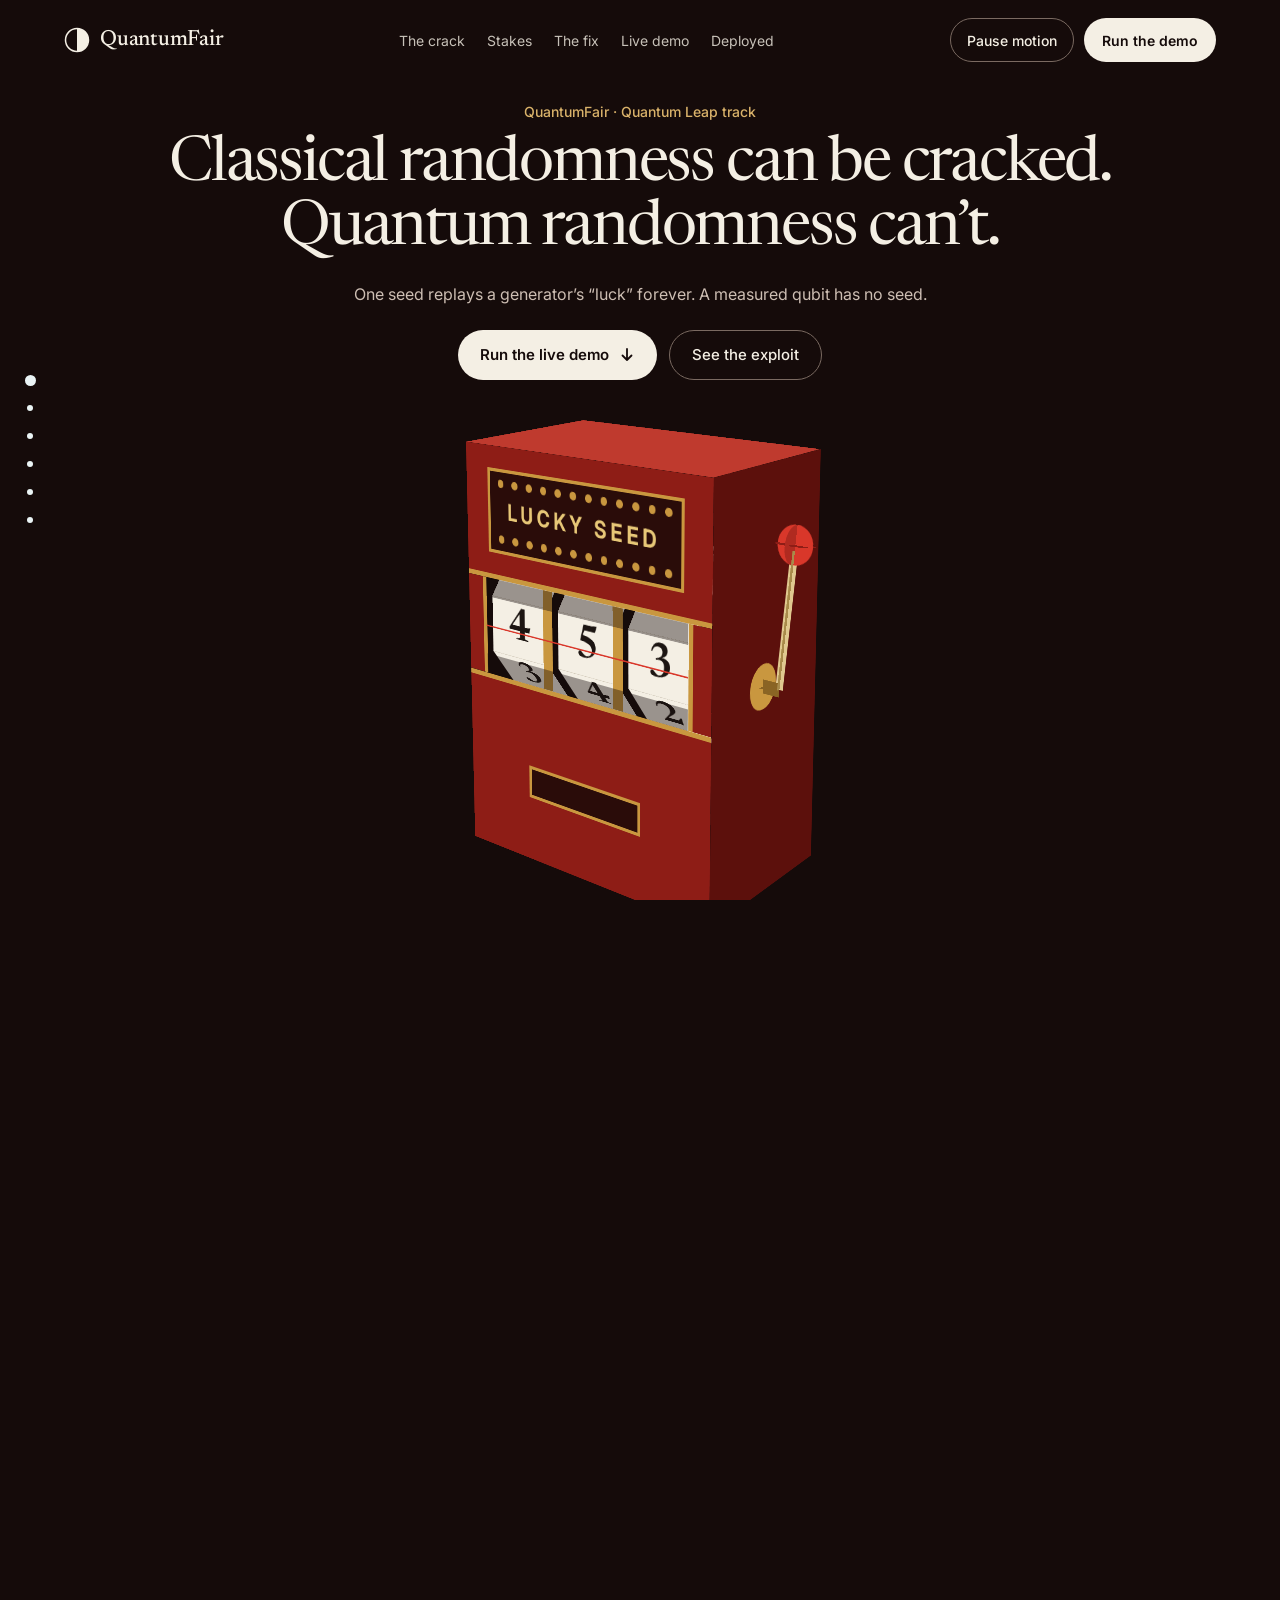
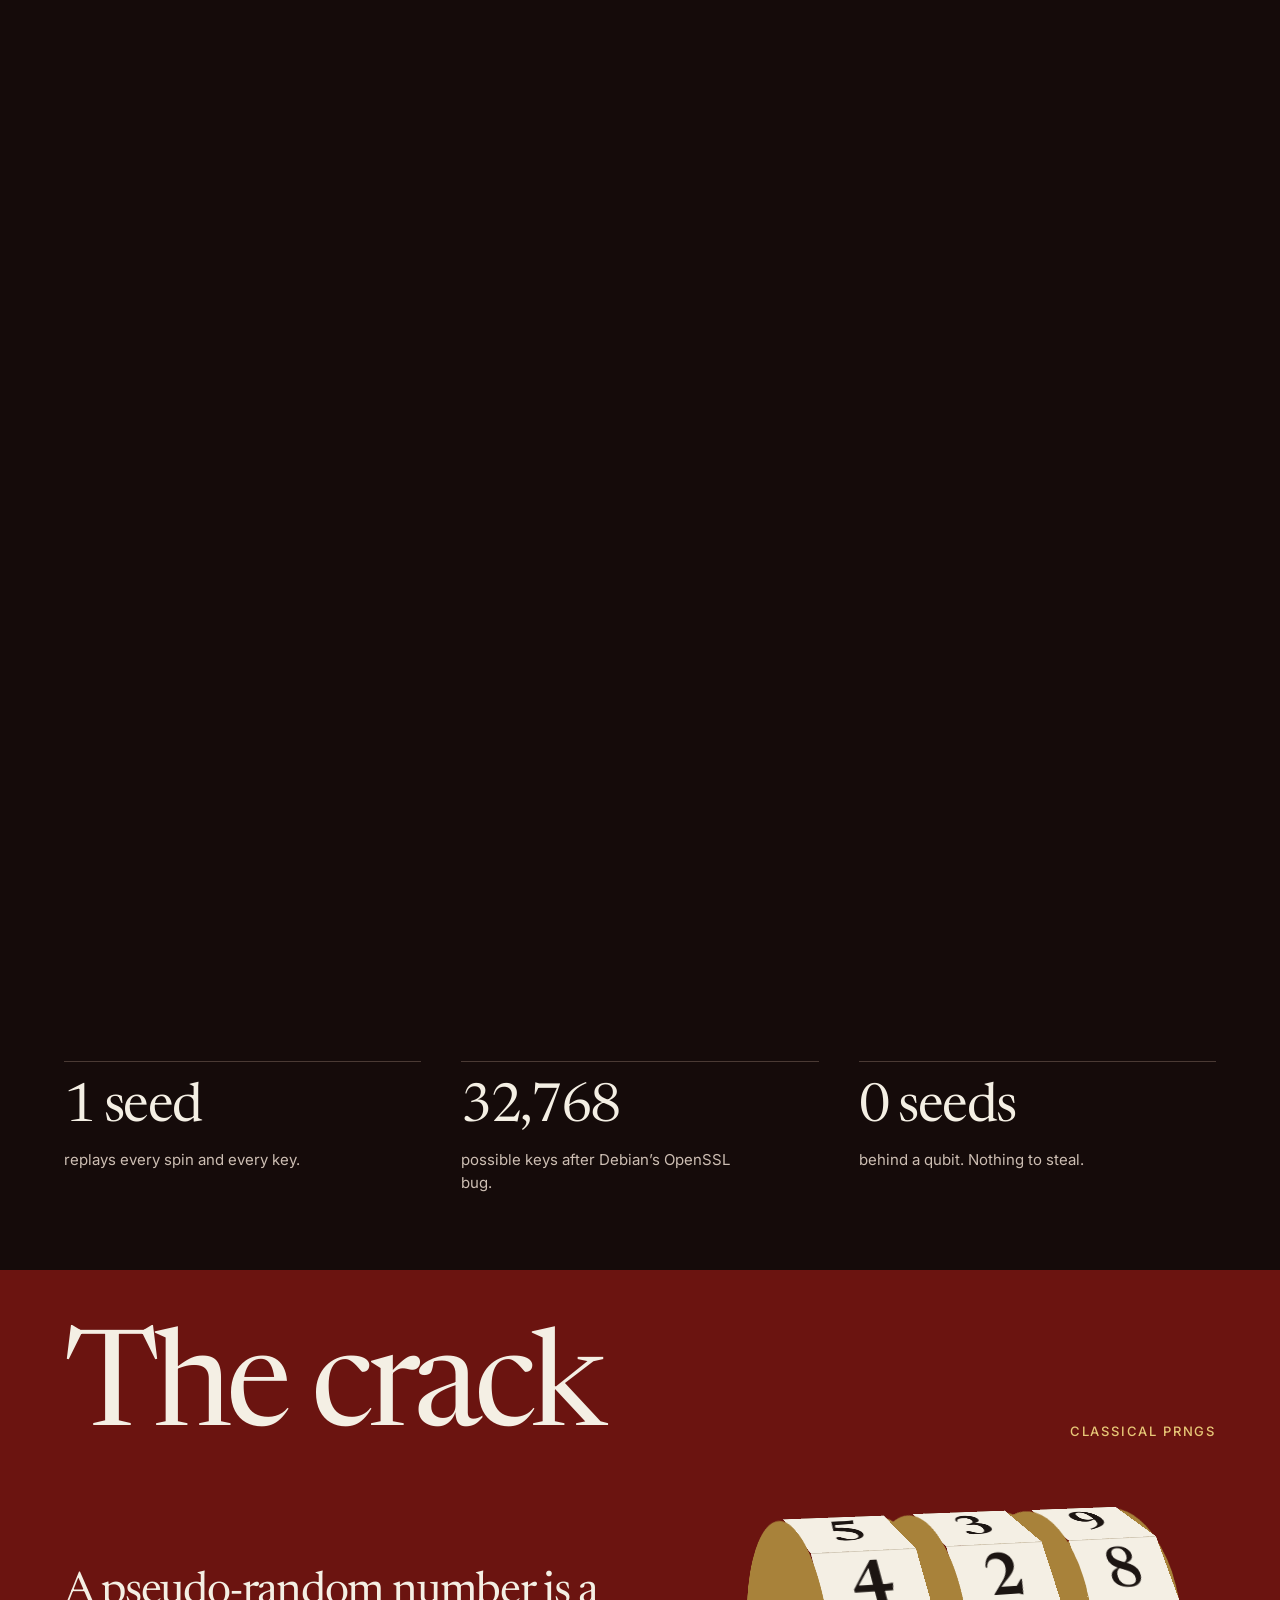
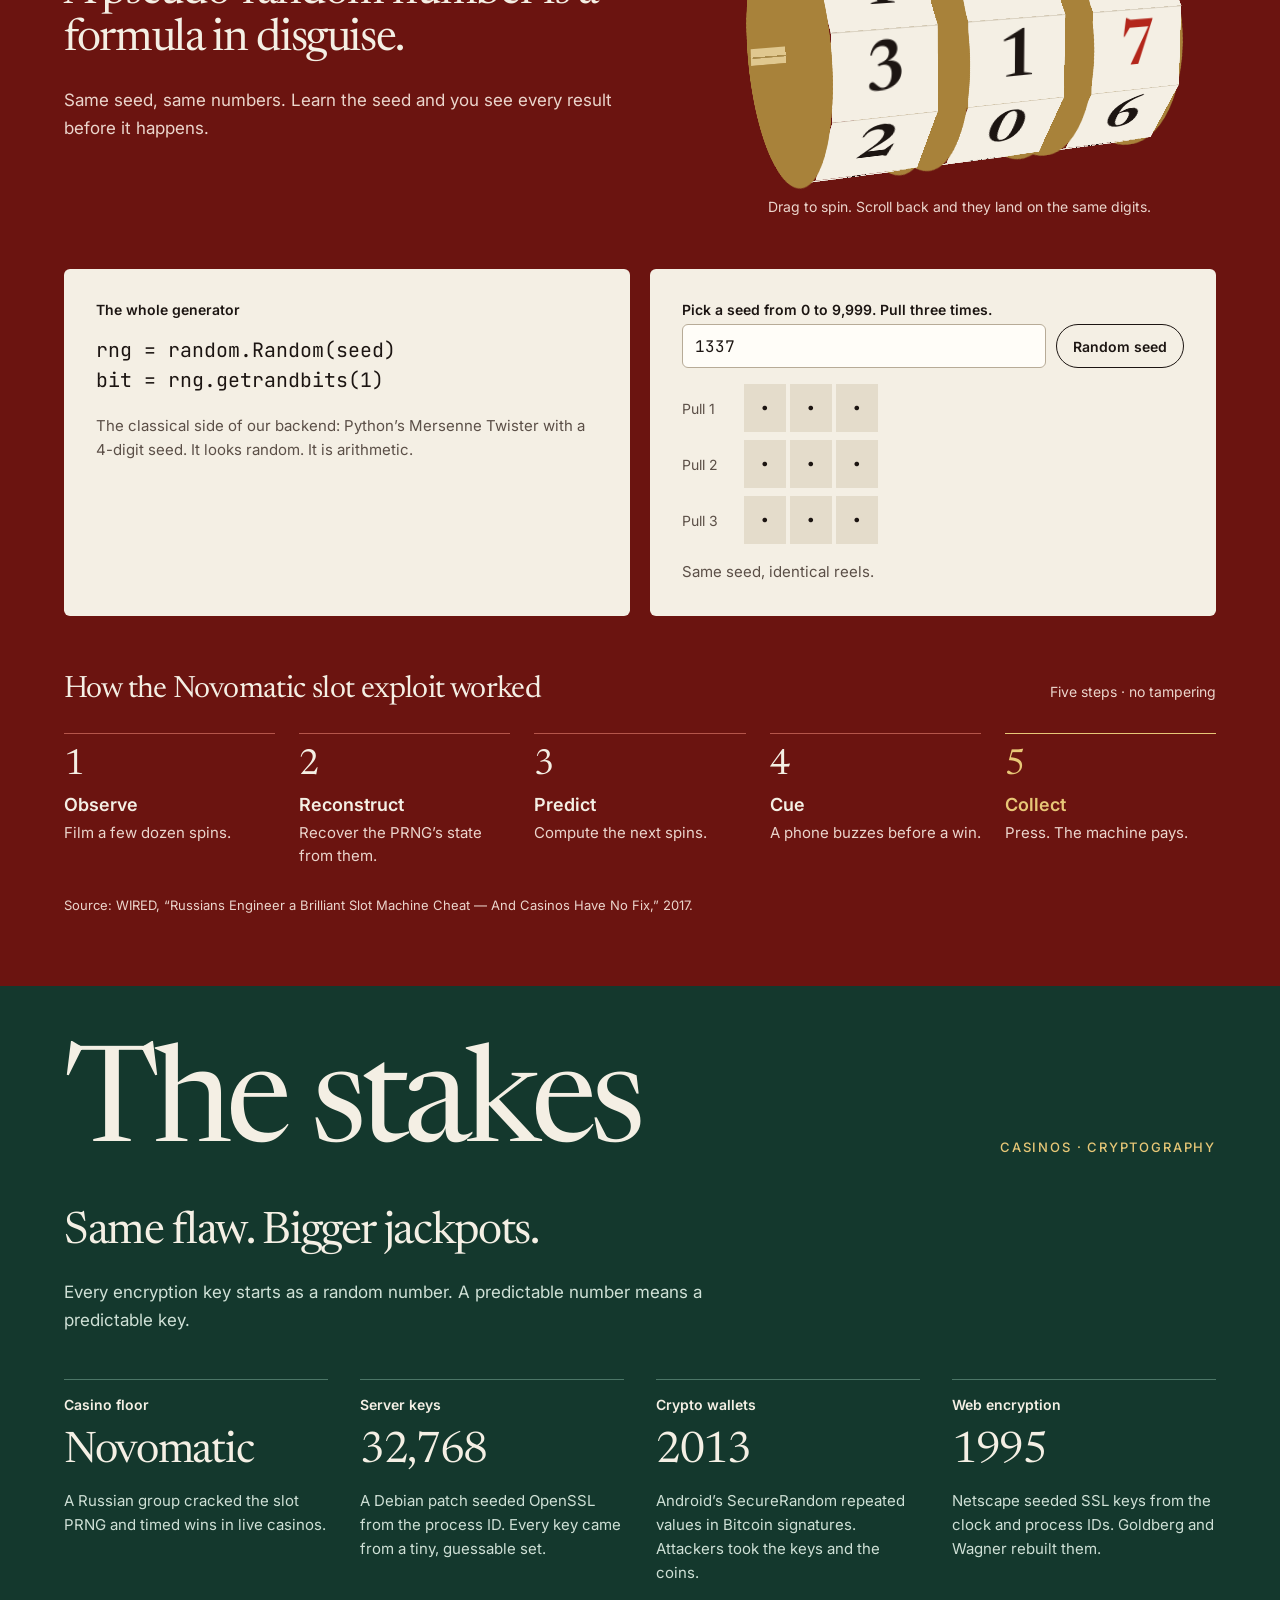
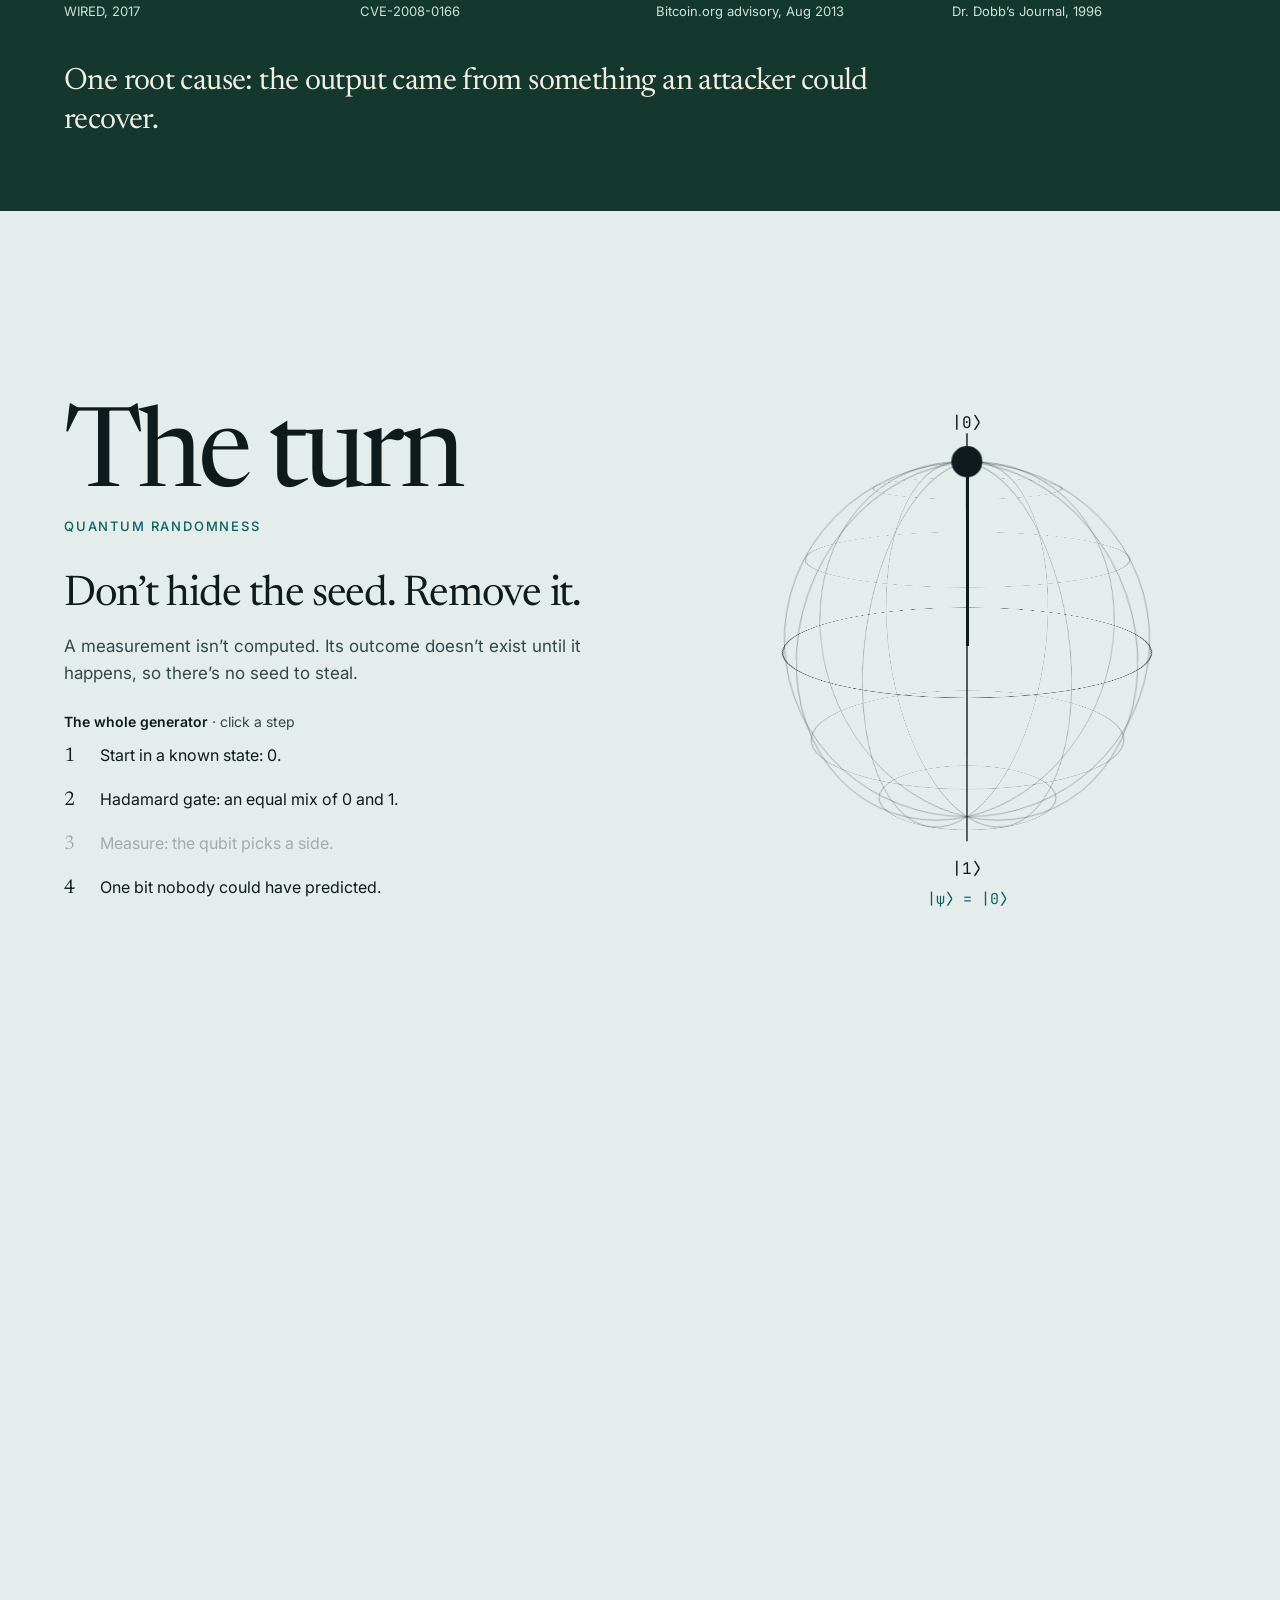
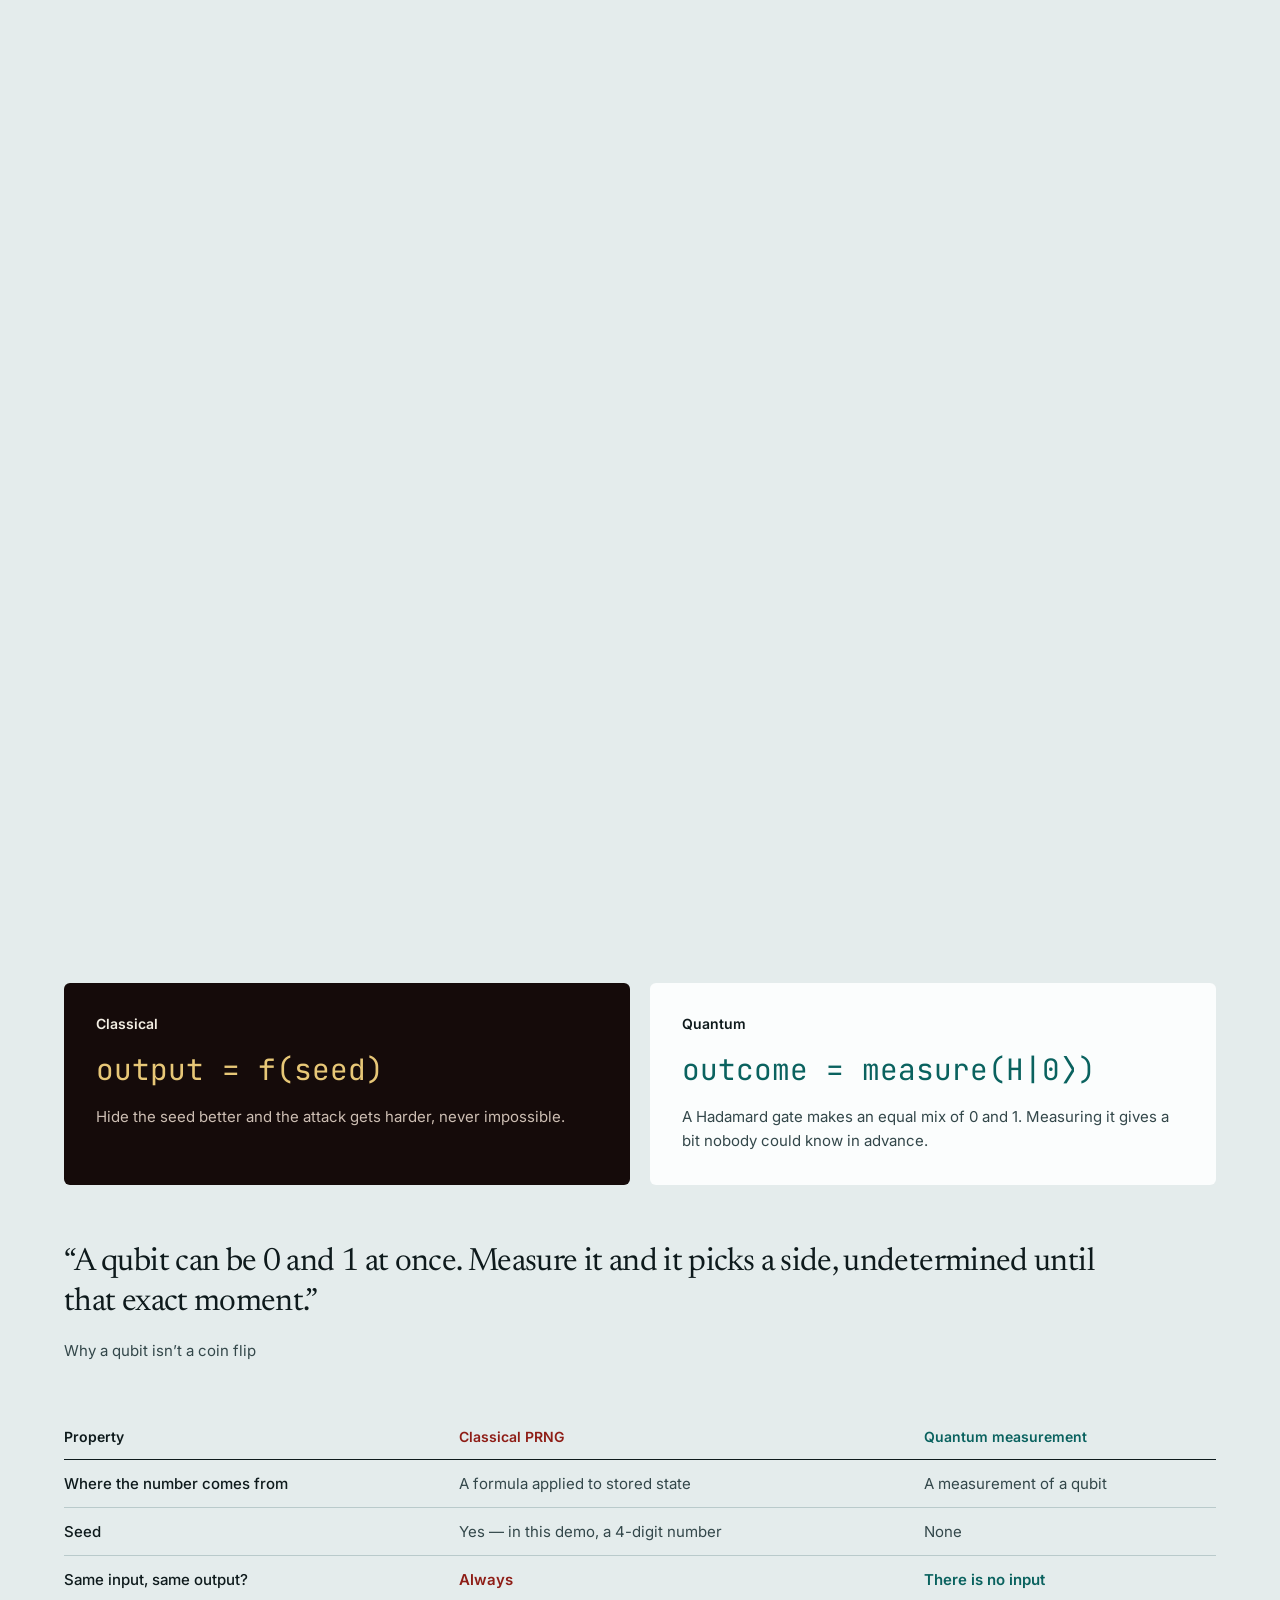
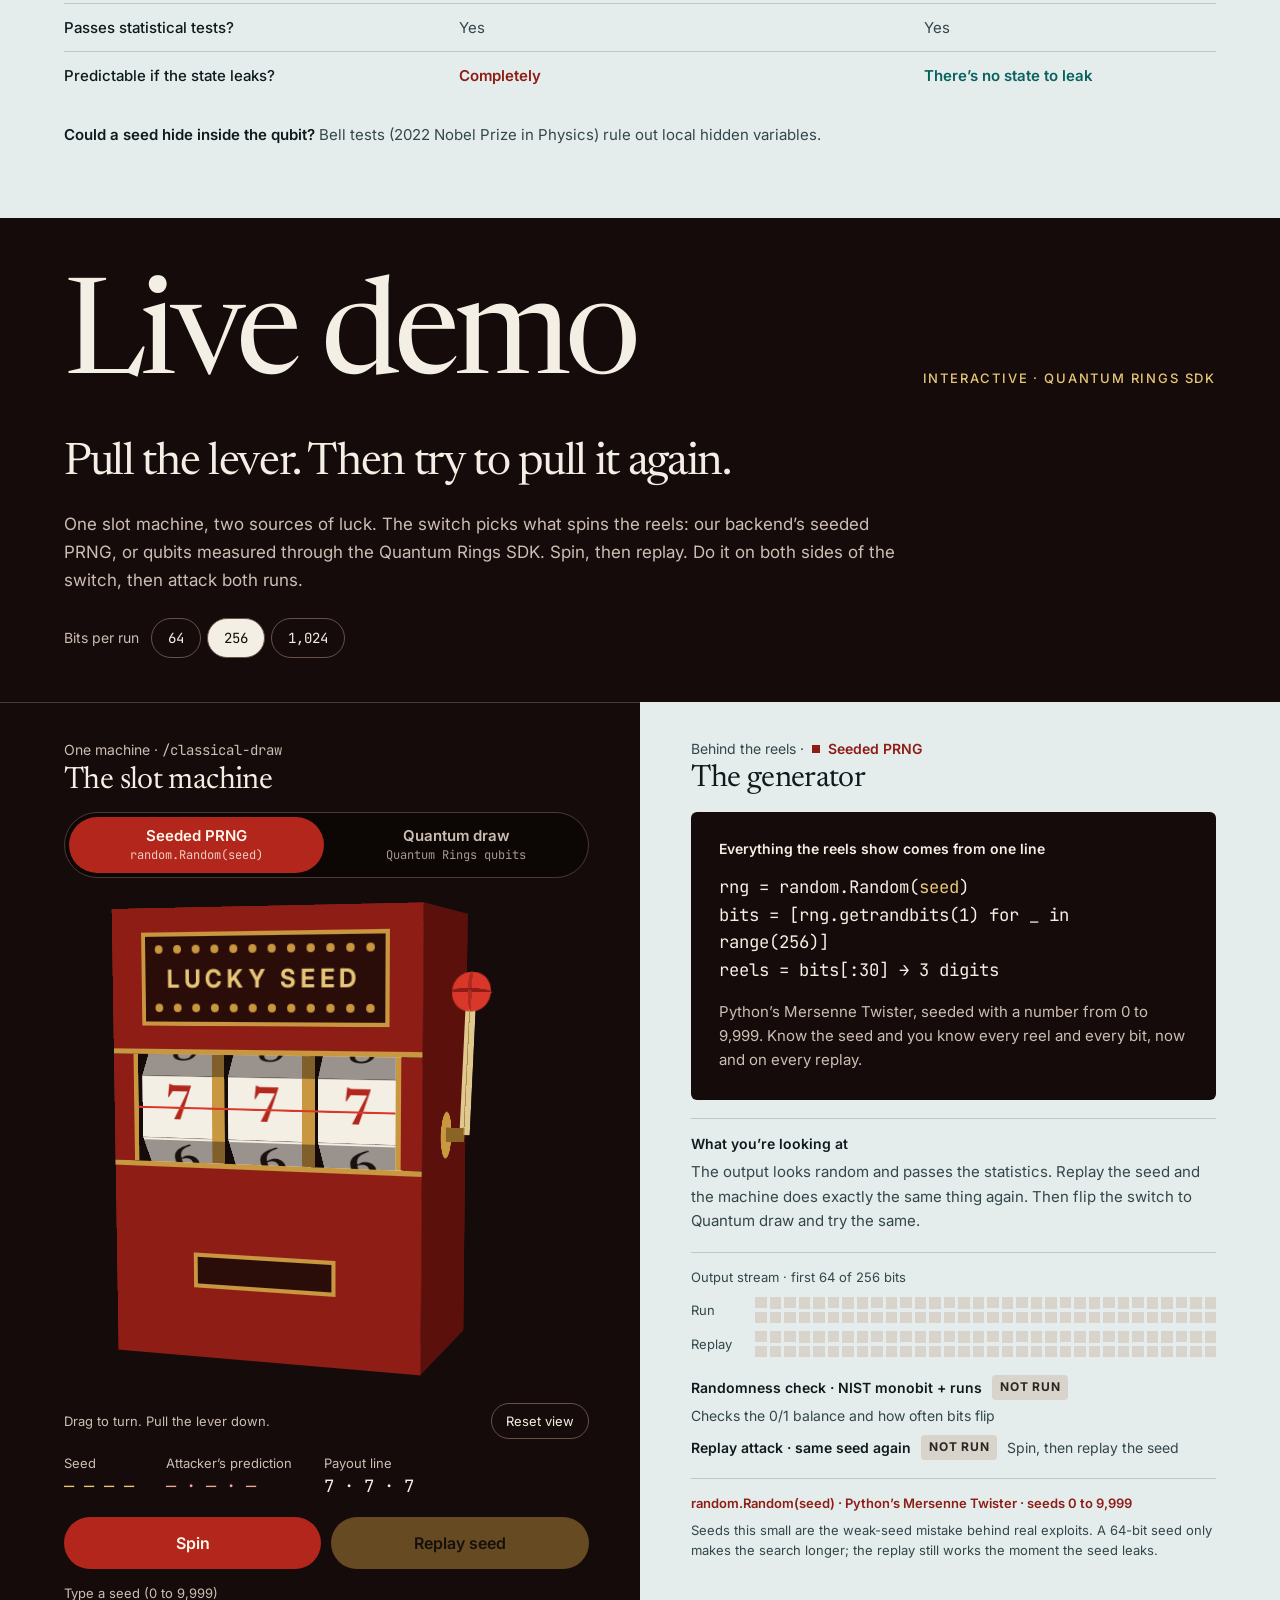
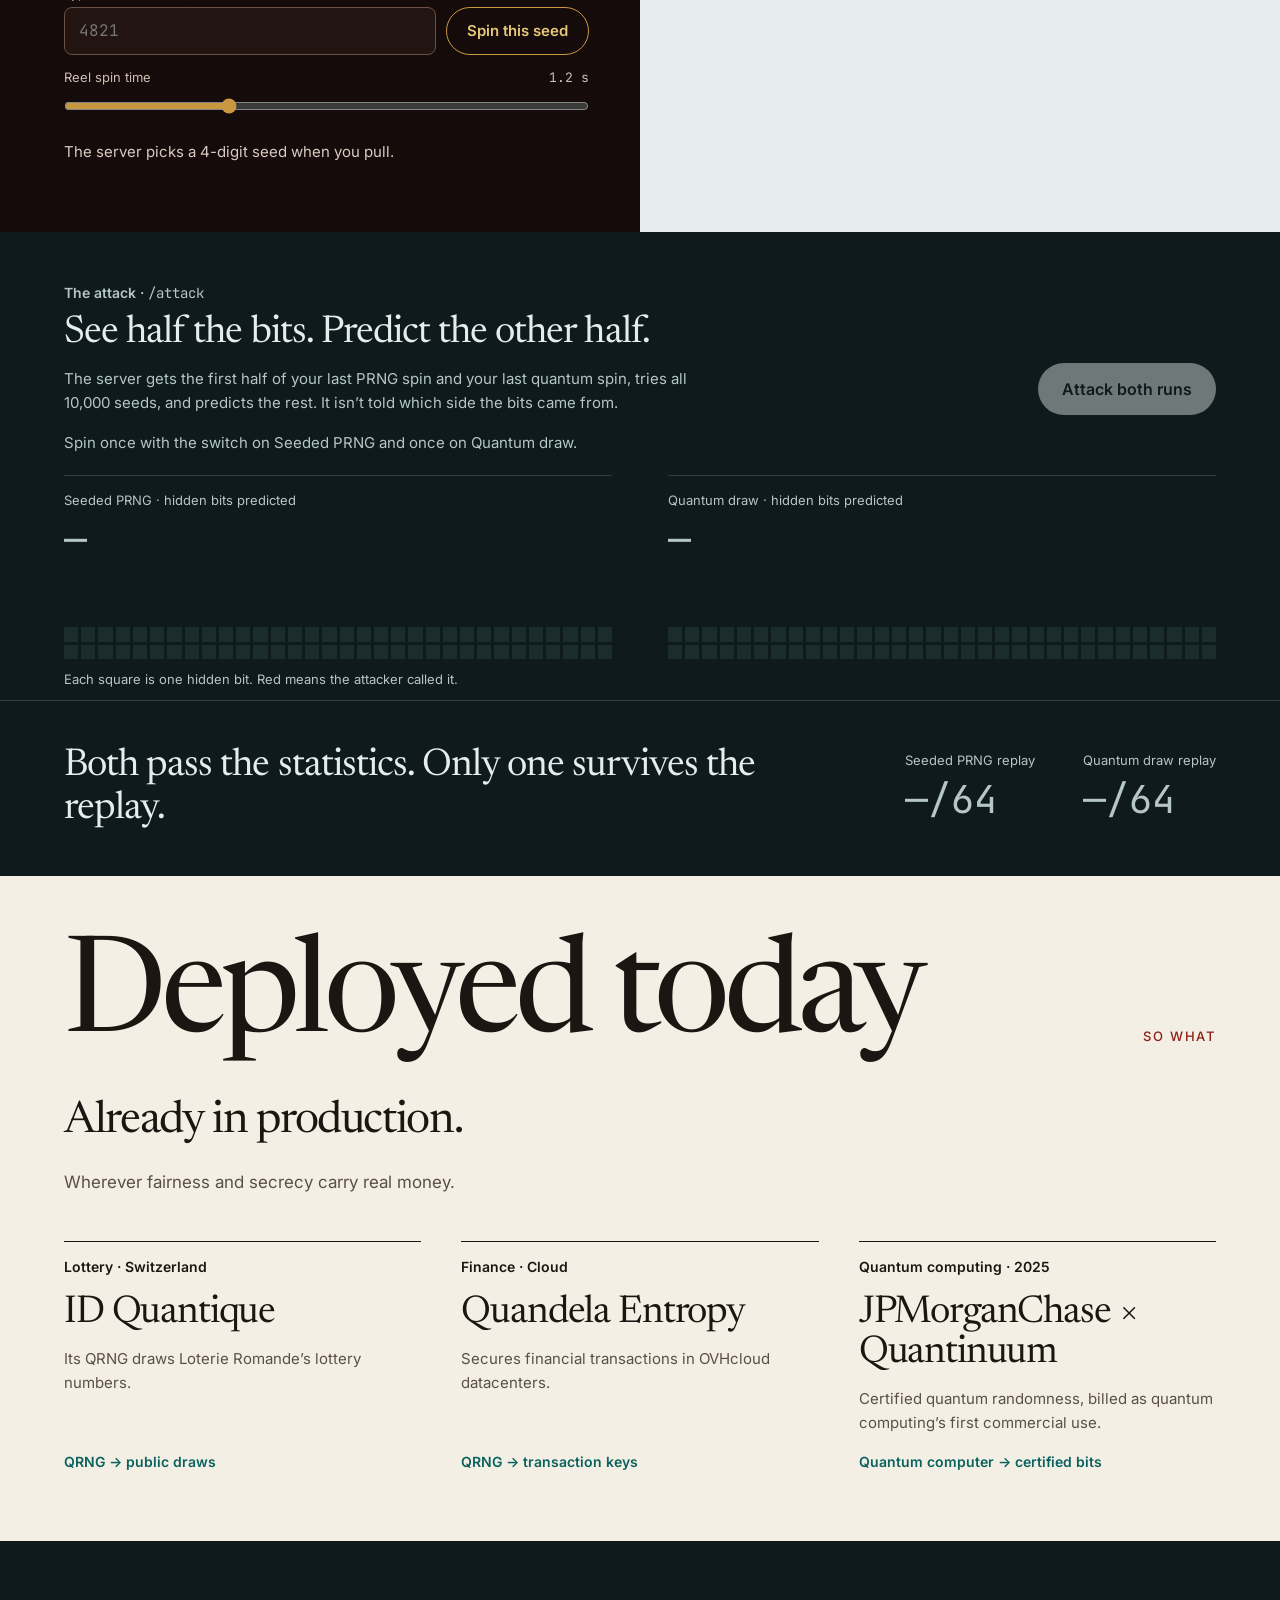
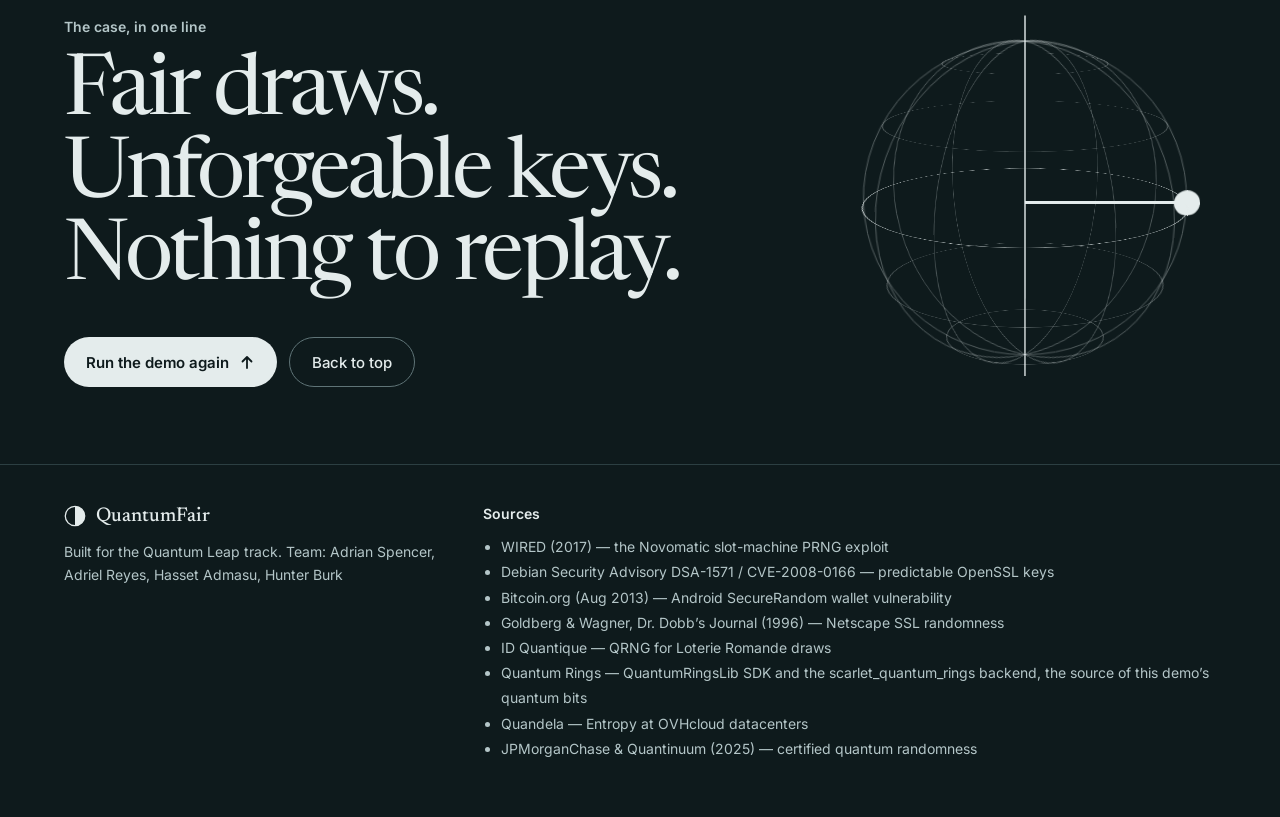
==== commit 84c454a2: "Default to the real Quantum Rings engine and add team names - .env.example now sets QUANTUM_MODE=qua" ====
--- a/frontend/index.html
+++ b/frontend/index.html
@@ -668,7 +668,7 @@
         <svg width="22" height="22" viewBox="0 0 26 26" aria-hidden="true"><circle cx="13" cy="13" r="11.5" fill="none" stroke="currentColor" stroke-width="1.5"></circle><path d="M13 1.5a11.5 11.5 0 0 1 0 23z" fill="currentColor"></path></svg>
         <span style="font-family:'Newsreader',Georgia,serif; font-weight:500; font-size:20px">QuantumFair</span>
       </div>
-      <p style="margin:14px 0 0; font-size:14px; line-height:1.6; color:#B4C6C8">Built for the Quantum Leap track. Team: [TEAM NAMES]</p>
+      <p style="margin:14px 0 0; font-size:14px; line-height:1.6; color:#B4C6C8">Built for the Quantum Leap track. Team: Adrian Spencer, Adriel Reyes, Hasset Admasu, Hunter Burk</p>
     </div>
     <div style="flex:2 1 480px; min-width:0">
       <p style="margin:0; font-size:14px; font-weight:600">Sources</p>
